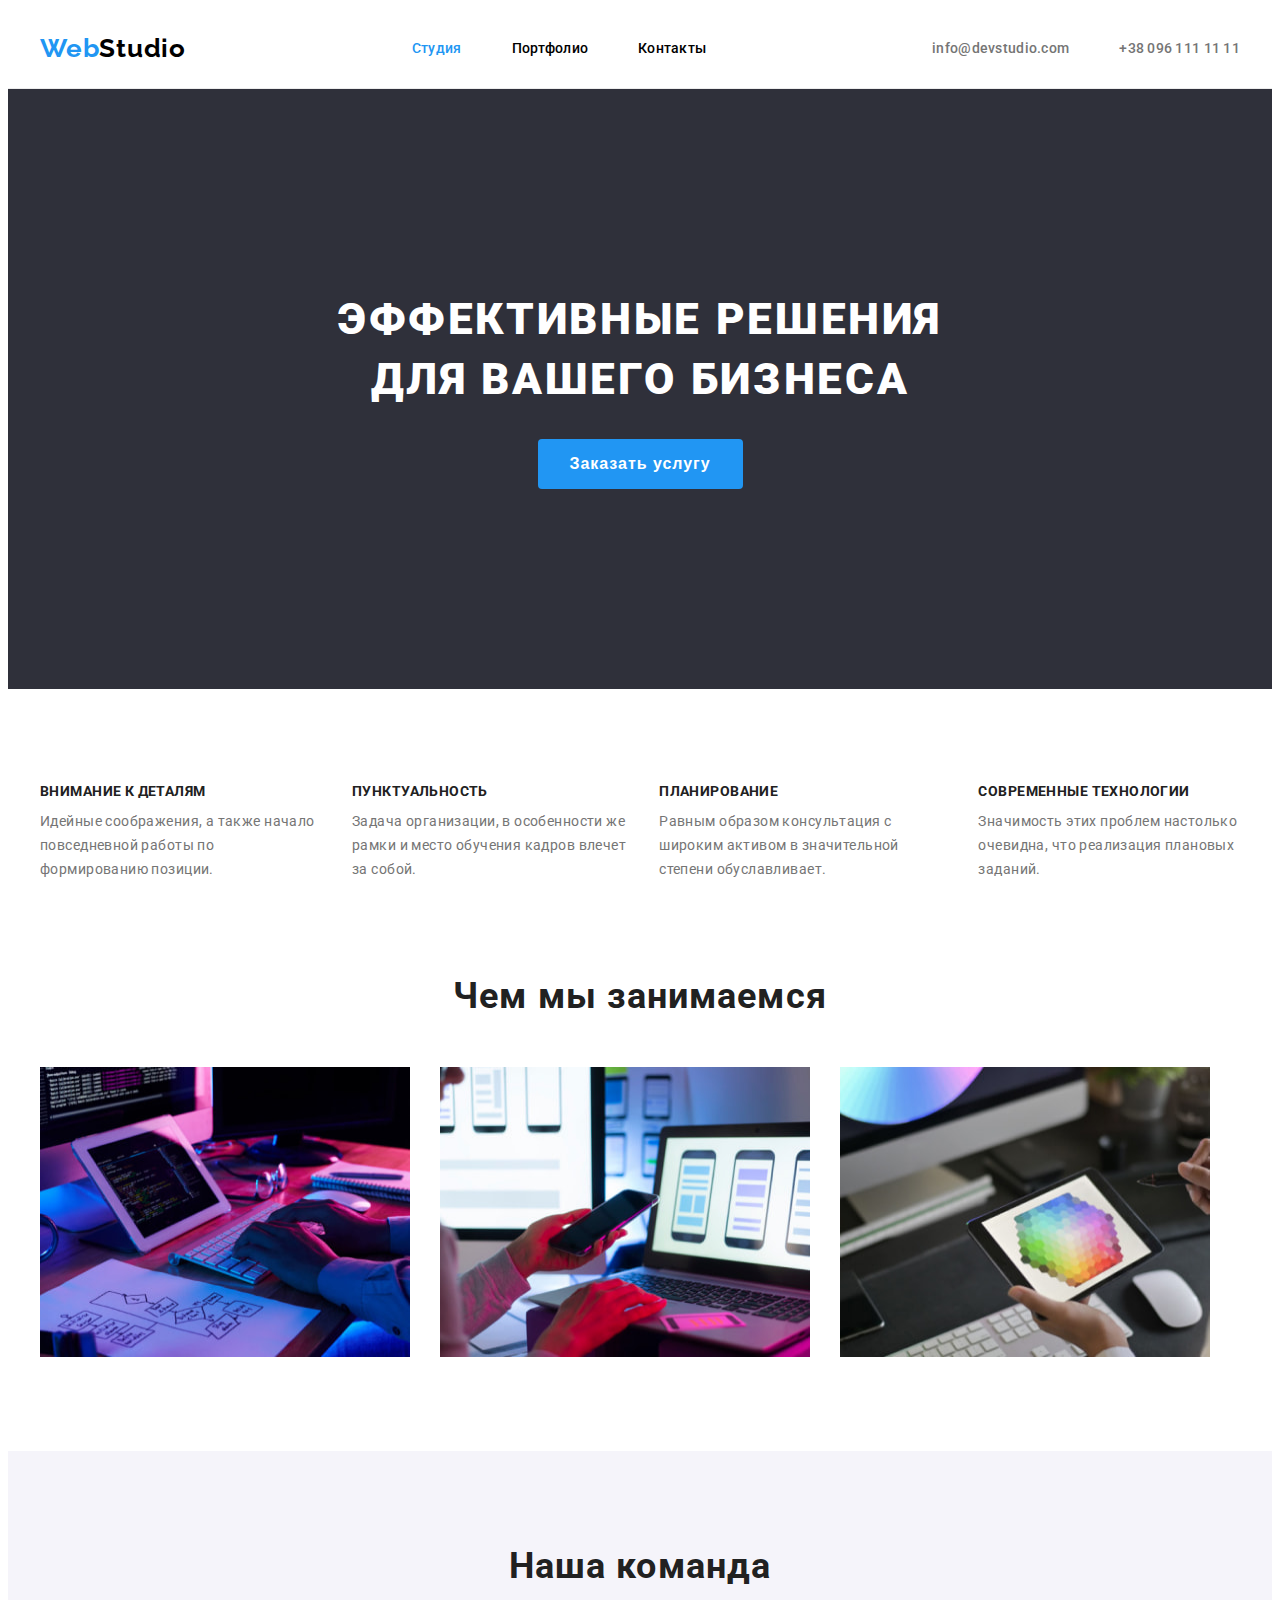
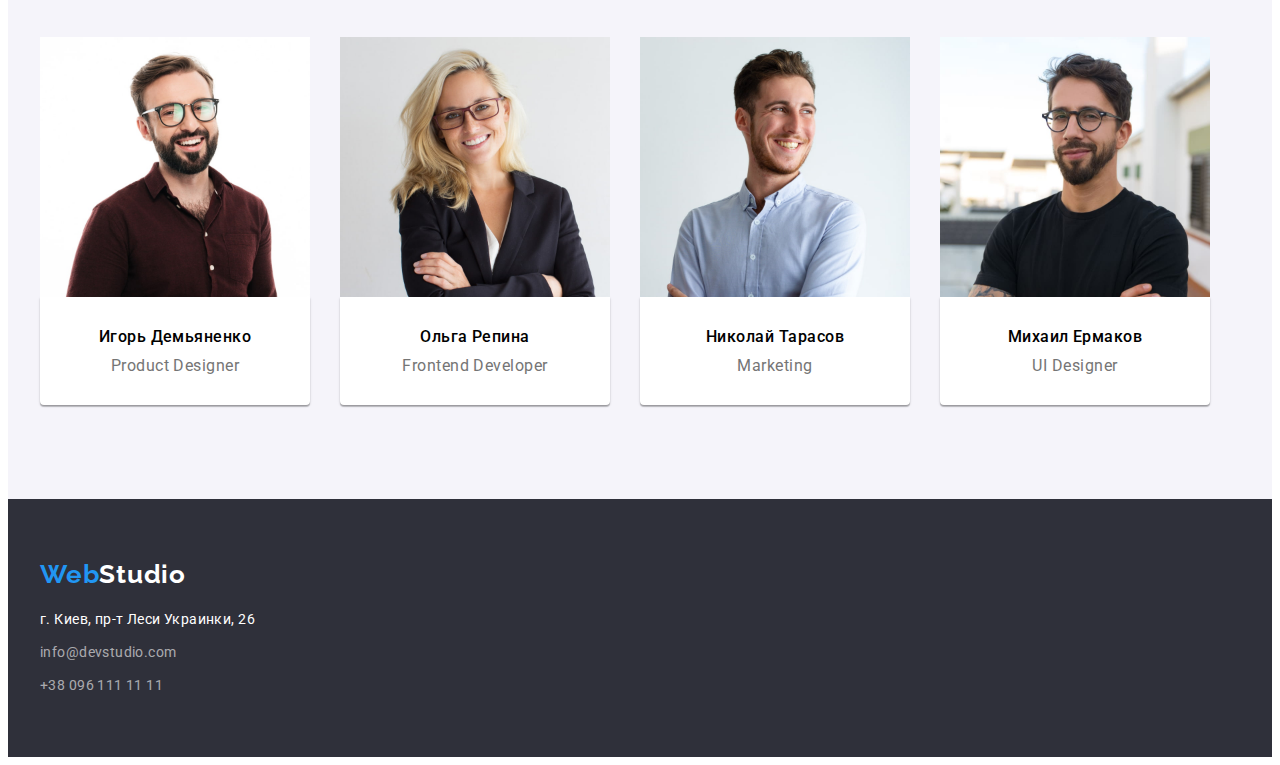
==== index.html @ ddf4f248 "Initial commit" ====
<!DOCTYPE html>
<html lang="ru">
  <head>
    <meta charset="UTF-8" />
    <meta http-equiv="X-UA-Compatible" content="IE=edge" />
    <meta name="viewport" content="width=device-width, initial-scale=1.0" />
    <title>WebStudio</title>
    <link rel="preconnect" href="https://fonts.googleapis.com" />
    <link rel="preconnect" href="https://fonts.gstatic.com" crossorigin />
    <link
      href="https://fonts.googleapis.com/css2?family=Raleway:wght@700&family=Roboto:wght@400;500;700;900&display=swap"
      rel="stylesheet"
    />
    <link
      rel="stylesheet"
      href="https://cdnjs.cloudflare.com/ajax/libs/modern-normalize/1.1.0/modern-normalize.min.css"
      integrity="sha512-wpPYUAdjBVSE4KJnH1VR1HeZfpl1ub8YT/NKx4PuQ5NmX2tKuGu6U/JRp5y+Y8XG2tV+wKQpNHVUX03MfMFn9Q=="
      crossorigin="anonymous"
      referrerpolicy="no-referrer"
    />
    <link rel="stylesheet" href="./styles-css/style.css" />
  </head>
  <body>
    <header class="header">
      <div class="container header-container">
        <a href="./index.html" lang="en" class="logo-link"
          ><span class="logo-particle">Web</span>Studio</a
        >
        <nav class="navigation">
          <ul class="navigation-menu-list">
            <li class="navigation-menu-item">
              <a class="navigation-menu-link navigation-menu-link-active" href="./index.html"
                >Студия</a
              >
            </li>
            <li class="navigation-menu-item">
              <a class="navigation-menu-link" href="./portfolio.html">Портфолио</a>
            </li>
            <li class="navigation-menu-item">
              <a class="navigation-menu-link" href="">Контакты</a>
            </li>
          </ul>
        </nav>

        <ul class="navigation-contacts-list">
          <li>
            <a class="navigation-contacts-link" href="mailto:info@devstudio.com"
              >info@devstudio.com
            </a>
          </li>
          <li>
            <a class="navigation-contacts-link" href="tel:+380961111111">+38 096 111 11 11</a>
          </li>
        </ul>
      </div>
    </header>

    <main>
      <!-- Сервис бизнес возможностей -->
      <section class="business-service-section section">
        <div class="container">
          <h1 class="business-service-headline">Эффективные решения для вашего бизнеса</h1>
          <button class="business-service-button" type="button">Заказать услугу</button>
        </div>
      </section>
      <!-- Наши преимущества -->
      <section class="strengths-group-section section">
        <div class="container">
          <ul class="strengths-group-list">
            <li>
              <h3 class="strengths-group-headline">Внимание к деталям</h3>
              <p class="strengths-group-subtext">
                Идейные соображения, а также начало повседневной работы по формированию позиции.
              </p>
            </li>
            <li>
              <h3 class="strengths-group-headline">Пунктуальность</h3>
              <p class="strengths-group-subtext">
                Задача организации, в особенности же рамки и место обучения кадров влечет за собой.
              </p>
            </li>
            <li>
              <h3 class="strengths-group-headline">Планирование</h3>
              <p class="strengths-group-subtext">
                Равным образом консультация с широким активом в значительной степени обуславливает.
              </p>
            </li>
            <li>
              <h3 class="strengths-group-headline">Современные технологии</h3>
              <p class="strengths-group-subtext">
                Значимость этих проблем настолько очевидна, что реализация плановых заданий.
              </p>
            </li>
          </ul>
        </div>
      </section>
      <!-- Чем мы занимаемся -->
      <section class="task-section section">
        <div class="container">
          <h2 class="task-section-headline">Чем мы занимаемся</h2>
          <ul class="task-section-list">
            <li>
              <img
                class="task-section-img"
                width="370"
                height="290"
                src="./photo/img.jpg"
                alt="Разработчик пишет код"
              />
            </li>
            <li>
              <img
                class="task-section-img"
                width="370"
                height="290"
                src="./photo/box2.jpg"
                alt="Человек держит телефон в руке смотря в ноутбук с фотографиями телефонов"
              />
            </li>
            <li>
              <img
                class="task-section-img"
                width="370"
                height="290"
                src="./photo/box3.jpg"
                alt="Человек выбирает цвет на планшете"
              />
            </li>
          </ul>
        </div>
      </section>
      <!-- Наша команда -->
      <section class="teammates-section section">
        <div class="container">
          <h2 class="teammates-section-headline">Наша команда</h2>
          <ul class="teammates-list">
            <li class="teammates-item">
              <img
                class="teammates-img"
                width="270"
                height="260"
                src="./photo/img-0.jpg"
                alt="Участник команды, мужчина"
              />
              <div class="teammates-card-decription">
                <h3 class="teammates-headline-name">Игорь Демьяненко</h3>
                <p class="teammates-text" lang="en">Product Designer</p>
              </div>
            </li>
            <li class="teammates-item">
              <img
                class="teammates-img"
                width="270"
                height="260"
                src="./photo/img-1.jpg"
                alt="Участник команды, женщина"
              />
              <div class="teammates-card-decription">
                <h3 class="teammates-headline-name">Ольга Репина</h3>
                <p class="teammates-text" lang="en">Frontend Developer</p>
              </div>
            </li>
            <li class="teammates-item">
              <img
                class="teammates-img"
                width="270"
                height="260"
                src="./photo/img-2.jpg"
                alt="Участник команды, мужчина"
              />
              <div class="teammates-card-decription">
                <h3 class="teammates-headline-name">Николай Тарасов</h3>
                <p class="teammates-text" lang="en">Marketing</p>
              </div>
            </li>
            <li class="teammates-item">
              <img
                class="teammates-img"
                width="270"
                height="260"
                src="./photo/img-3.jpg"
                alt="Участник команды, мужчина"
              />
              <div class="teammates-card-decription">
                <h3 class="teammates-headline-name">Михаил Ермаков</h3>
                <p class="teammates-text" lang="en">UI Designer</p>
              </div>
            </li>
          </ul>
        </div>
      </section>
    </main>
    <footer class="footer">
      <div class="container">
        <a href="./index.html" lang="en" class="footer-logo-link">
          <span class="logo-blue-part">Web</span>Studio
        </a>

        <address class="footer-info">
          <p class="footer-adress-location">г. Киев, пр-т Леси Украинки, 26</p>
          <ul class="footer-contacts-list">
            <li class="footer-mail-link">
              <a class="footer-contacts-link" href="mailto:info@devstudio.com"
                >info@devstudio.com
              </a>
            </li>
            <li>
              <a class="footer-contacts-link" href="tel:+380961111111">+38 096 111 11 11</a>
            </li>
          </ul>
        </address>
      </div>
    </footer>
  </body>
</html>
---- styles-css/style.css ----
:root {
  /* fonts */
  --main-font: 'Roboto', sans-serif;

  --secondary-font: 'Raleway', sans-serif;
  /* text-colors */
  --main-text-color: #757575;
  --headline-text-color: #212121;
  --link-hover-text-color: #2196f3;
  --footer-logo-color: #ffffff;
  --footer-address-hover: #ffffff;
  --footer-address-text-color: #ffffff99;
  --logo-header-black: #000000;

  /* bg-colors */
  --nav-bg-color: #ffffff;
  --navig-bg-color: #ececec;
  --section-footer-bg-color: #2f303a;
  --teammates-section-bg-color: #f5f4fa;
  --portfolio-buttons-bg-color: #f5f4fa;
  --portfolio-buttons-hover-bg-color: #2196f3;
  /* others */
  --indent: 30px;
  --items: 3;
}

/* Base */
body {
  font-family: var(--main-font);
}
h1,
h2,
h3,
h4,
h5,
h6,
p,
ul {
  margin: 0;
  padding: 0;
}
img {
  display: block;
}
ul {
  list-style: none;
}
a {
  text-decoration: none;
  color: inherit;
}

.section {
  padding: 94px 0;
}
.container {
  width: 1200px;
  margin-left: auto;
  margin-right: auto;
  padding-left: 15px;
  padding-right: 15px;
}
/* header-style */

.header {
  background-color: var(--nav-bg-color);
  border-bottom: 1px solid #ececec;
}
.header-container {
  display: flex;
  align-items: center;
}
/* logo-style */
.logo-link {
  margin-right: auto;
  font-family: var(--secondary-font);
  color: var(--logo-header-black);
  font-weight: 700;
  font-size: 26px;
  line-height: 31px;
  /* identical to box height */
  letter-spacing: 0.03em;
}
.logo-particle {
  color: var(--link-hover-text-color);
}
/* navigation menu list */

.navigation-menu-link-active {
  color: var(--link-hover-text-color);
}

.navigation-menu-link:hover,
.navigation-menu-link:focus,
.navigation-contacts-link:hover,
.navigation-contacts-link:focus {
  color: var(--link-hover-text-color);
}

.navigation-menu-list {
  margin-left: 93px;
  font-weight: 500;
  font-size: 14px;
  line-height: calc(16 / 14);
  letter-spacing: 0.02em;
}
.navigation-contacts-list,
.navigation-menu-list {
  display: flex;
  gap: 50px;
  margin-left: auto;
}

.navigation-menu-link {
  display: block;
  padding-top: 32px;
  padding-bottom: 32px;
}
.navigation-contacts-list {
  margin-left: auto;
  font-weight: 500;
  color: #757575;
  font-size: 14px;
  line-height: calc(16 / 14);
  letter-spacing: 0.02em;
}
.navigation-contacts-link {
  padding: 32px 0;
}

/* main */
.business-service-section {
  background-color: var(--section-footer-bg-color);
  padding: 200px 0;
}
.business-service-headline {
  margin-bottom: 30px;
  width: 696px;
  margin: 0 auto 30px auto;
  font-weight: 900;
  font-size: 44px;
  line-height: calc(60 / 44);
  text-align: center;
  letter-spacing: 0.06em;
  text-transform: uppercase;
  color: var(--nav-bg-color);
}
.business-service-button {
  margin: 0 auto;
  padding: 10px 32px;
  cursor: pointer;
  border-radius: 4px;
  border: none;
  background-color: var(--link-hover-text-color);
  font-weight: 700;
  font-size: 16px;
  line-height: calc(30 / 16);
  color: var(--nav-bg-color);
  display: flex;
  align-items: center;
  text-align: center;
  letter-spacing: 0.06em;
}

.business-service-button:hover,
.business-service-button:focus {
  background-color: #188ce8;
}

/* Strengths-section */
.strengths-group-list {
  display: flex;
  gap: 30px;
}
.strengths-group-headline {
  margin-bottom: 10px;
  font-size: 14px;
  line-height: calc(16 / 14);
  letter-spacing: 0.03em;
  text-transform: uppercase;
  color: var(--headline-text-color);
}
.strengths-group-subtext {
  font-weight: 400;
  font-size: 14px;
  line-height: calc(24 / 14);
  letter-spacing: 0.03em;
  color: var(--main-text-color);
}

/* task section */
.task-section {
  padding-top: 0;
}
.task-section-headline {
  margin: 0 auto 50px auto;
  font-size: 36px;
  line-height: calc(42 / 36);
  text-align: center;
  letter-spacing: 0.03em;
  color: var(--headline-text-color);
}
.task-section-list {
  display: flex;
  gap: 30px;
}
/* Our team */

.teammates-section {
  background-color: var(--teammates-section-bg-color);
  padding: 94px 0 94px 0;
}
.teammates-section-headline {
  margin-bottom: 50px;
  color: var(--headline-text-color);
  font-size: 36px;
  line-height: calc(42 / 36);
  text-align: center;
  letter-spacing: 0.03em;
}
.teammates-list {
  display: flex;
  flex-wrap: wrap;
  gap: 30px;
}
.teammates-item {
  flex-basis: calc((100% - 30px * 7) / 8);
}
.teammates-card-decription {
  padding: 30px;
  background-color: var(--nav-bg-color);
  border-radius: 0px 0px 4px 4px;
  box-shadow: 0px 1px 3px rgba(0, 0, 0, 0.12), 0px 1px 1px rgba(0, 0, 0, 0.14),
    0px 2px 1px rgba(0, 0, 0, 0.2);
  text-align: center;
}
.teammates-headline-name {
  margin-bottom: 10px;
  font-size: 16px;
  font-weight: 500;
  line-height: calc(19 / 16);
  /* identical to box height */

  text-align: center;
  letter-spacing: 0.03em;
}
.teammates-text {
  font-size: 16px;
  line-height: calc(19 / 16);
  /* identical to box height */

  text-align: center;
  letter-spacing: 0.03em;
  color: var(--main-text-color);
}

/* footer */
.footer {
  padding-top: 60px;
  padding-bottom: 60px;
  background-color: var(--section-footer-bg-color);
}
.footer-logo-link {
  color: var(--footer-logo-color);
  font-family: 'Raleway';

  font-weight: 700;
  font-size: 26px;
  line-height: calc(31 / 26);
  /* identical to box height */

  letter-spacing: 0.03em;
}
.logo-blue-part {
  color: var(--link-hover-text-color);
}

.footer-info {
  margin-top: 17px;
  font-style: normal;
}
.footer-adress-location {
  color: var(--nav-bg-color);
  font-weight: 400;
  font-size: 14px;
  line-height: calc(24 / 14);
  /* or 171% */

  letter-spacing: 0.03em;
}
.footer-contacts-list {
  margin-top: 9px;
  display: flex;
  flex-direction: column;
}

.footer-contacts-link {
  color: var(--footer-address-text-color);
  font-size: 14px;
  line-height: calc(24 / 14);
  letter-spacing: 0.03em;
}

.footer-contacts-link:hover,
.footer-contacts-link:focus {
  color: var(--footer-address-hover);
}
.footer-mail-link {
  margin-bottom: 9px;
}

/* /////////////////////////////////////////////////////////////////////////// */
/* ---portfolio.html--- */
/* portfolio-image */
.main-section {
  padding: 94px 0;
}
.portfolio-img {
  width: 370px;
  height: 290px;
}
.main-filter-list {
  display: flex;
  gap: 8px;
  text-align: center;
  justify-content: center;
}
.main-section-button {
  padding: 6px 22px;
  border: none;
  border-radius: 4px;
  font-family: inherit;
  font-weight: 500;
  background-color: var(--portfolio-buttons-bg-color);
  cursor: pointer;
  font-size: 16px;
  line-height: calc(26 / 16);
  text-align: center;
  letter-spacing: 0.03em;
}
.current-button {
  background-color: var(--portfolio-buttons-hover-bg-color);
  color: var(--nav-bg-color);
  box-shadow: 0px 3px 1px rgba(0, 0, 0, 0.1), 0px 1px 2px rgba(0, 0, 0, 0.08),
    0px 2px 2px rgba(0, 0, 0, 0.12);
}
.main-section-button:hover,
.main-section-button:focus {
  background-color: var(--portfolio-buttons-hover-bg-color);
  color: var(--nav-bg-color);
  box-shadow: 0px 3px 1px rgba(0, 0, 0, 0.1), 0px 1px 2px rgba(0, 0, 0, 0.08),
    0px 2px 2px rgba(0, 0, 0, 0.12);
}

/* main section list */
.main-section-list {
  margin-top: 50px;
  display: flex;
  flex-wrap: wrap;
  gap: var(--indent);
}
.main-section-item {
  flex-grow: calc((100% - var(--indent) * (var(--items) - 1)) / var(--items));
}
.main-section-item-decription {
  padding: 20px 24px;
  background-color: var(--footer-address-hover);
  border: 1px solid #eeeeee;
  border-top: none;
}
.main-section-headline-description {
  margin-bottom: 4px;
  font-size: 18px;
  line-height: calc(36 / 18);
  color: var(--headline-text-color);
  letter-spacing: 0.06em;
}
.main-section-subline-description {
  font-weight: 400;
  font-size: 16px;
  line-height: calc(30 / 16);
  color: var(--main-text-color);
  letter-spacing: 0.03em;
}
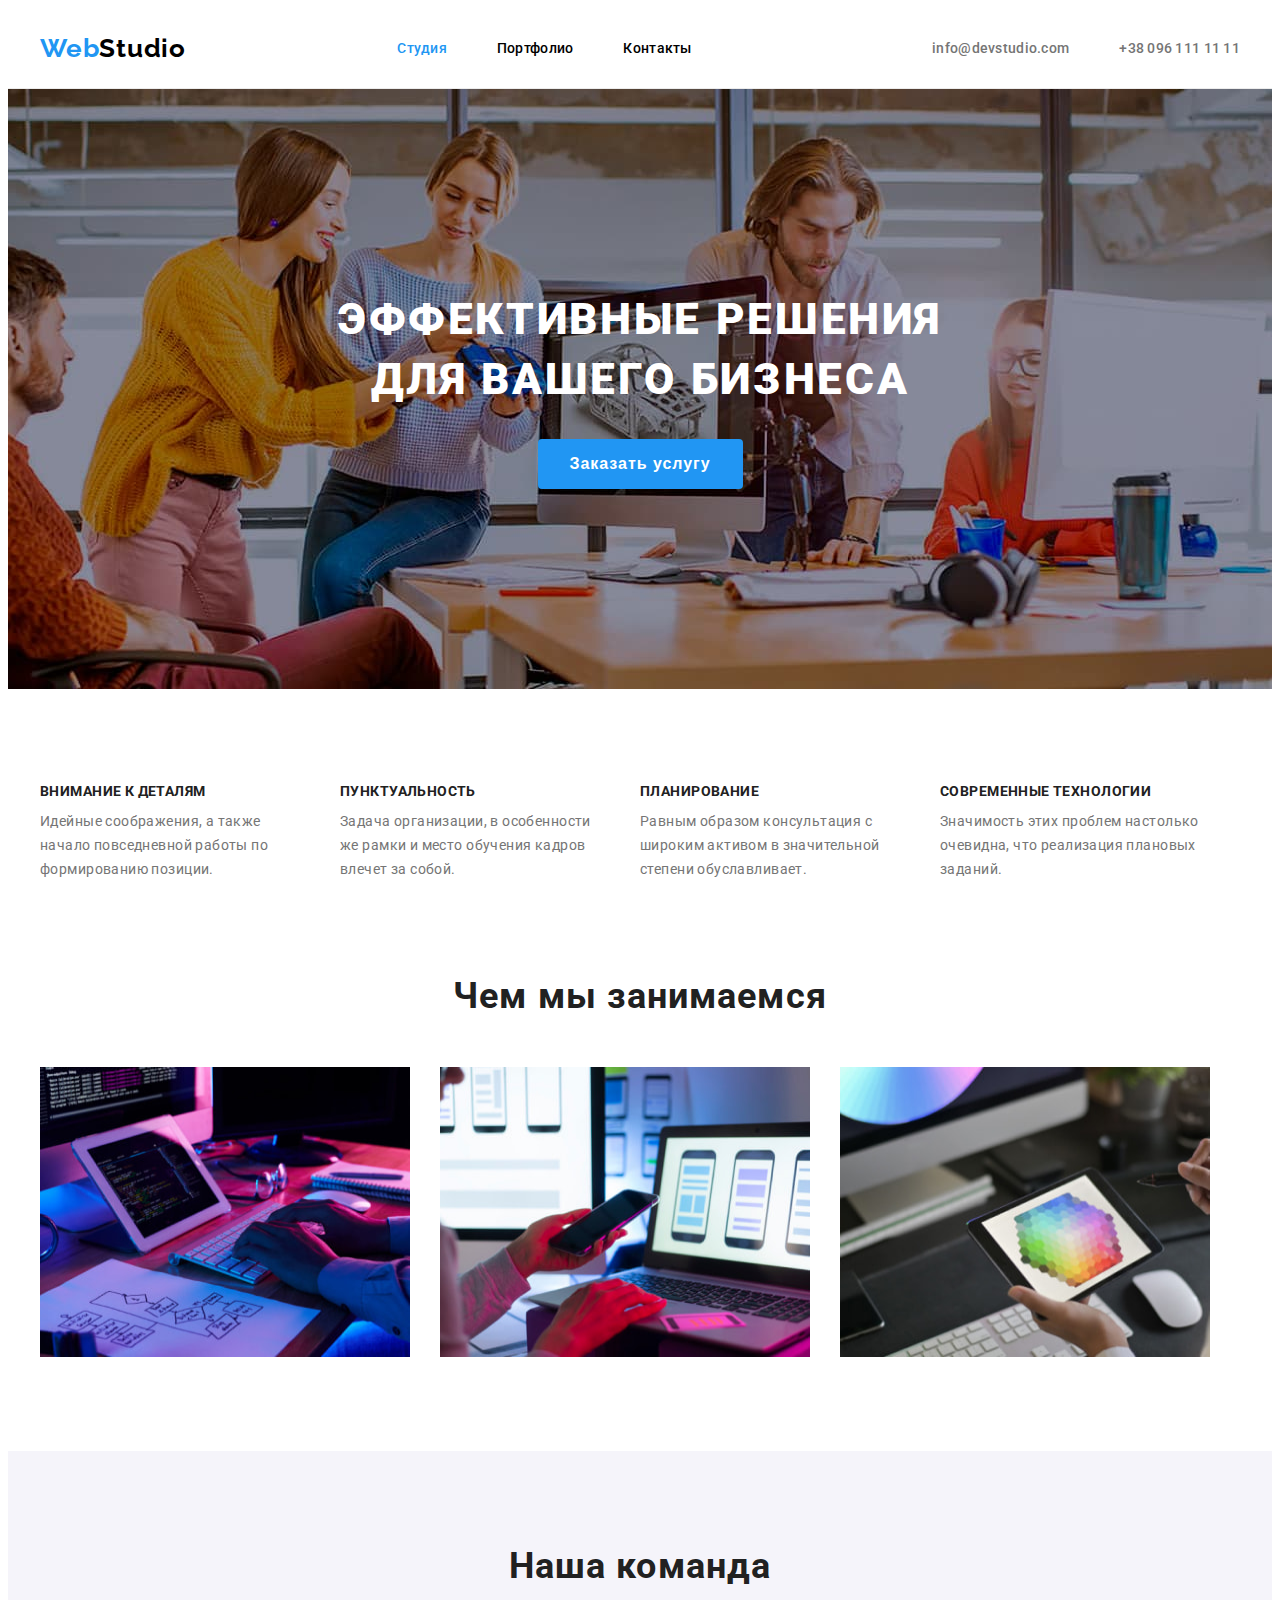
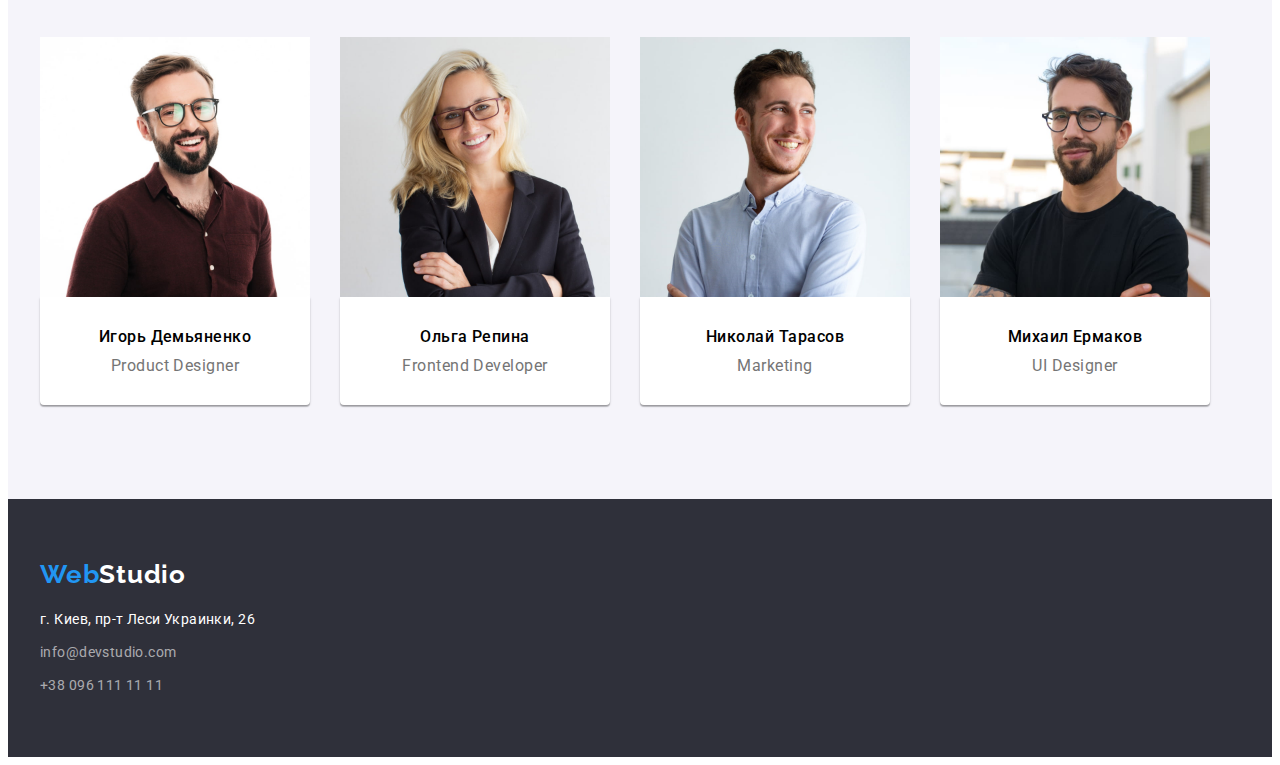
==== commit ef120315: "add svg files and start adding icons html tegs" ====
--- a/index.html
+++ b/index.html
@@ -44,8 +44,11 @@
 
         <ul class="navigation-contacts-list">
           <li>
-            <a class="navigation-contacts-link" href="mailto:info@devstudio.com"
-              >info@devstudio.com
+            <a class="navigation-contacts-link" href="mailto:info@devstudio.com">
+              <svg class="icon-svg" style="width: 16px; height: 12px">
+                <use href="./photo./svg/icons.svg#envelope"></use>
+              </svg>
+              info@devstudio.com
             </a>
           </li>
           <li>
--- a/styles-css/style.css
+++ b/styles-css/style.css
@@ -124,14 +124,24 @@
   line-height: calc(16 / 14);
   letter-spacing: 0.02em;
 }
+.icon-svg{
+  fill: currentColor;
+  margin-left: 10px;
+}
 .navigation-contacts-link {
   padding: 32px 0;
 }
 
 /* main */
 .business-service-section {
+  max-width: 1600px;
+    background-image: url(../photo/bg-img/head-im.jpg);
+    background-repeat: no-repeat;
+    background-position: center;
+    background-size: cover;
   background-color: var(--section-footer-bg-color);
   padding: 200px 0;
+  margin: 0 auto;
 }
 .business-service-headline {
   margin-bottom: 30px;
@@ -181,6 +191,7 @@
   color: var(--headline-text-color);
 }
 .strengths-group-subtext {
+  width: 270px;
   font-weight: 400;
   font-size: 14px;
   line-height: calc(24 / 14);
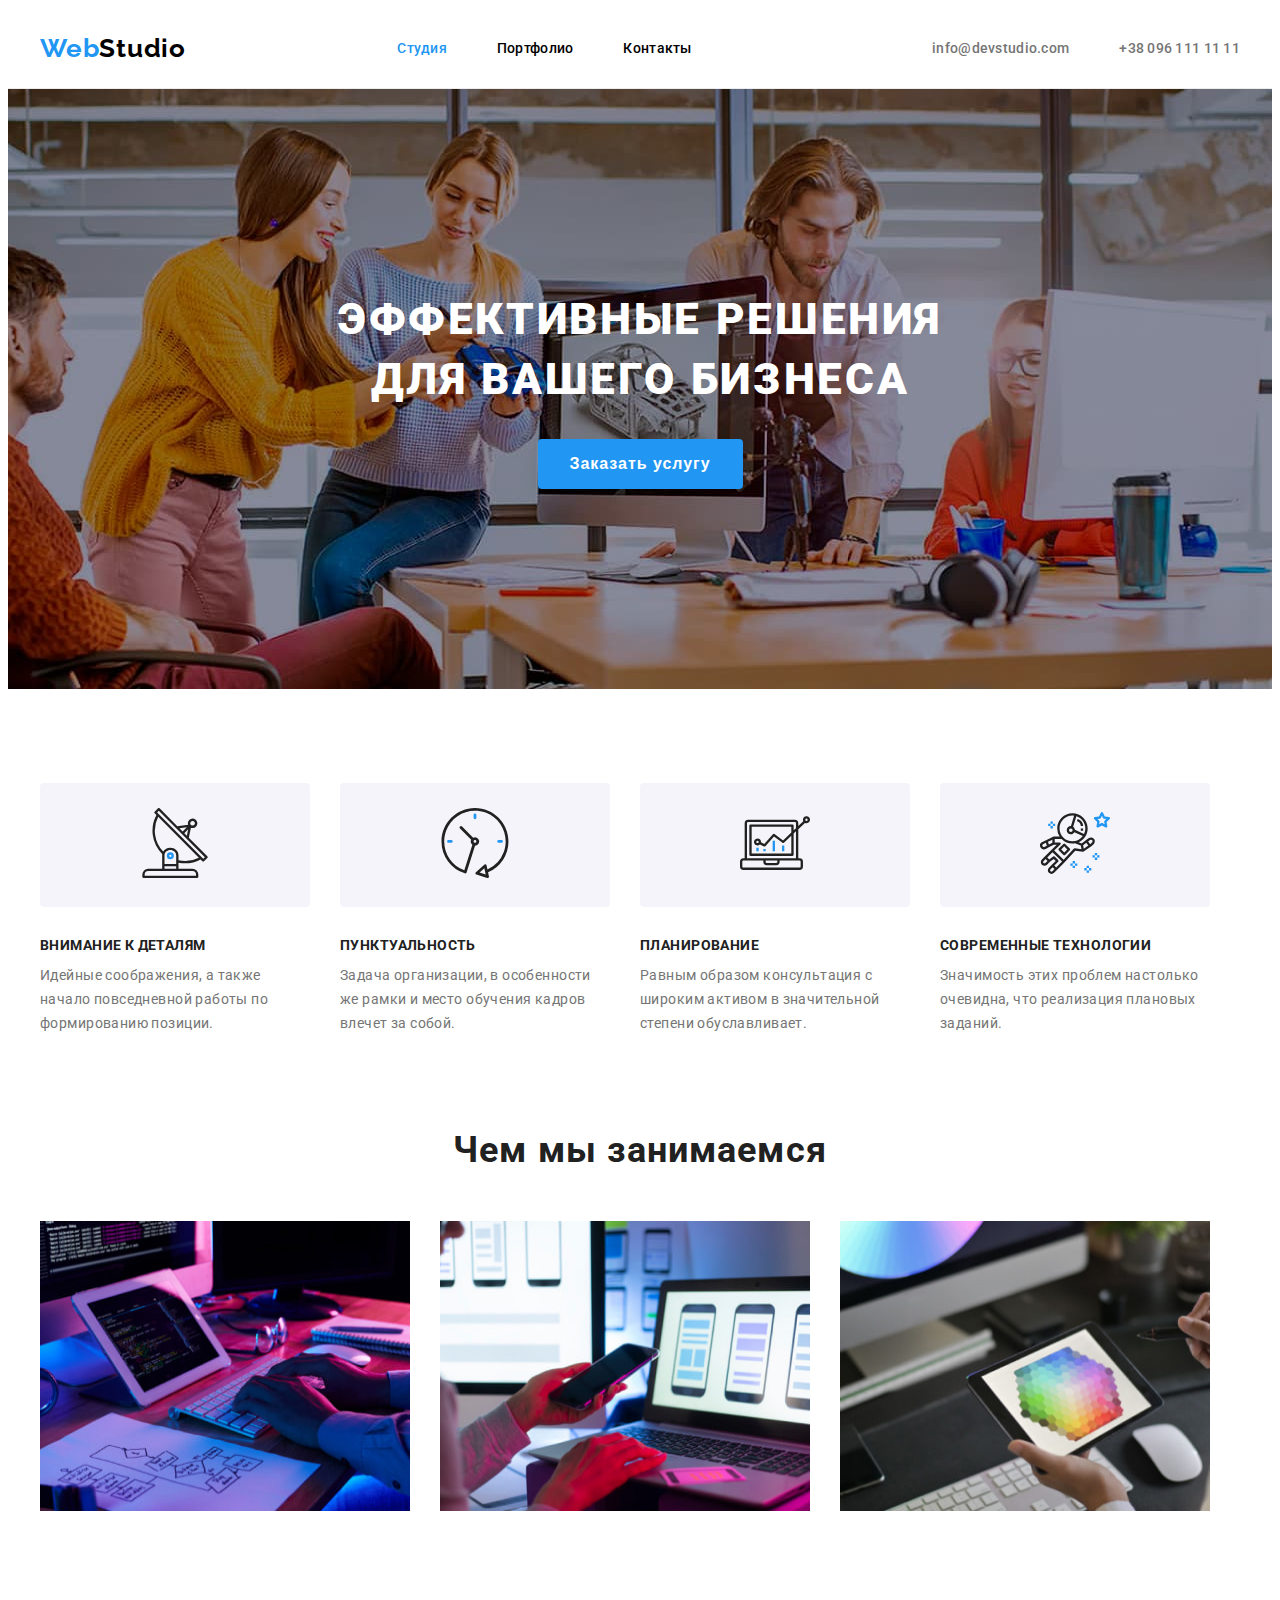
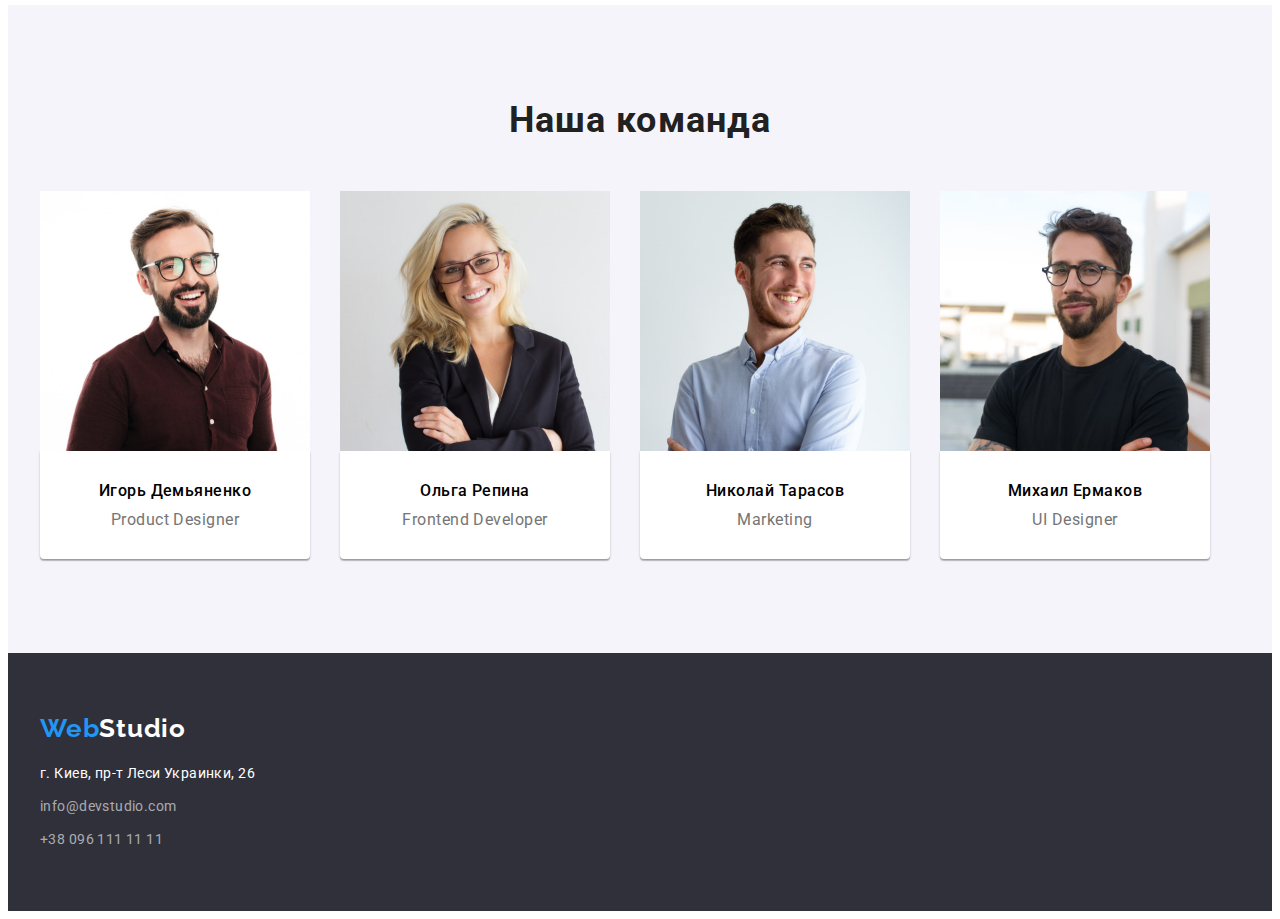
==== commit c6c1851e: "add icons" ====
--- a/index.html
+++ b/index.html
@@ -71,24 +71,36 @@
         <div class="container">
           <ul class="strengths-group-list">
             <li>
+              <div class="bg-icon">
+                <svg class="strengths-icon"><use href="./photo/svg/icons.svg#antenna"></use></svg>
+              </div>
               <h3 class="strengths-group-headline">Внимание к деталям</h3>
               <p class="strengths-group-subtext">
                 Идейные соображения, а также начало повседневной работы по формированию позиции.
               </p>
             </li>
             <li>
+              <div class="bg-icon">
+                <svg class="strengths-icon"><use href="./photo/svg/icons.svg#clock"></use></svg>
+              </div>
               <h3 class="strengths-group-headline">Пунктуальность</h3>
               <p class="strengths-group-subtext">
                 Задача организации, в особенности же рамки и место обучения кадров влечет за собой.
               </p>
             </li>
             <li>
+              <div class="bg-icon">
+                <svg class="strengths-icon"><use href="./photo/svg/icons.svg#diagram"></use></svg>
+              </div>
               <h3 class="strengths-group-headline">Планирование</h3>
               <p class="strengths-group-subtext">
                 Равным образом консультация с широким активом в значительной степени обуславливает.
               </p>
             </li>
             <li>
+              <div class="bg-icon">
+                <svg class="strengths-icon"><use href="./photo/svg/icons.svg#astronaut"></use></svg>
+              </div>
               <h3 class="strengths-group-headline">Современные технологии</h3>
               <p class="strengths-group-subtext">
                 Значимость этих проблем настолько очевидна, что реализация плановых заданий.
--- a/styles-css/style.css
+++ b/styles-css/style.css
@@ -182,6 +182,17 @@
   display: flex;
   gap: 30px;
 }
+.bg-icon{
+  gap: 30px;
+  margin-bottom: 30px;
+  padding: 25px 100px;
+  background-color: #F5F4FA;
+  border-radius: 4px;
+}
+.strengths-icon{
+  width: 70px;
+  height: 70px;
+}
 .strengths-group-headline {
   margin-bottom: 10px;
   font-size: 14px;
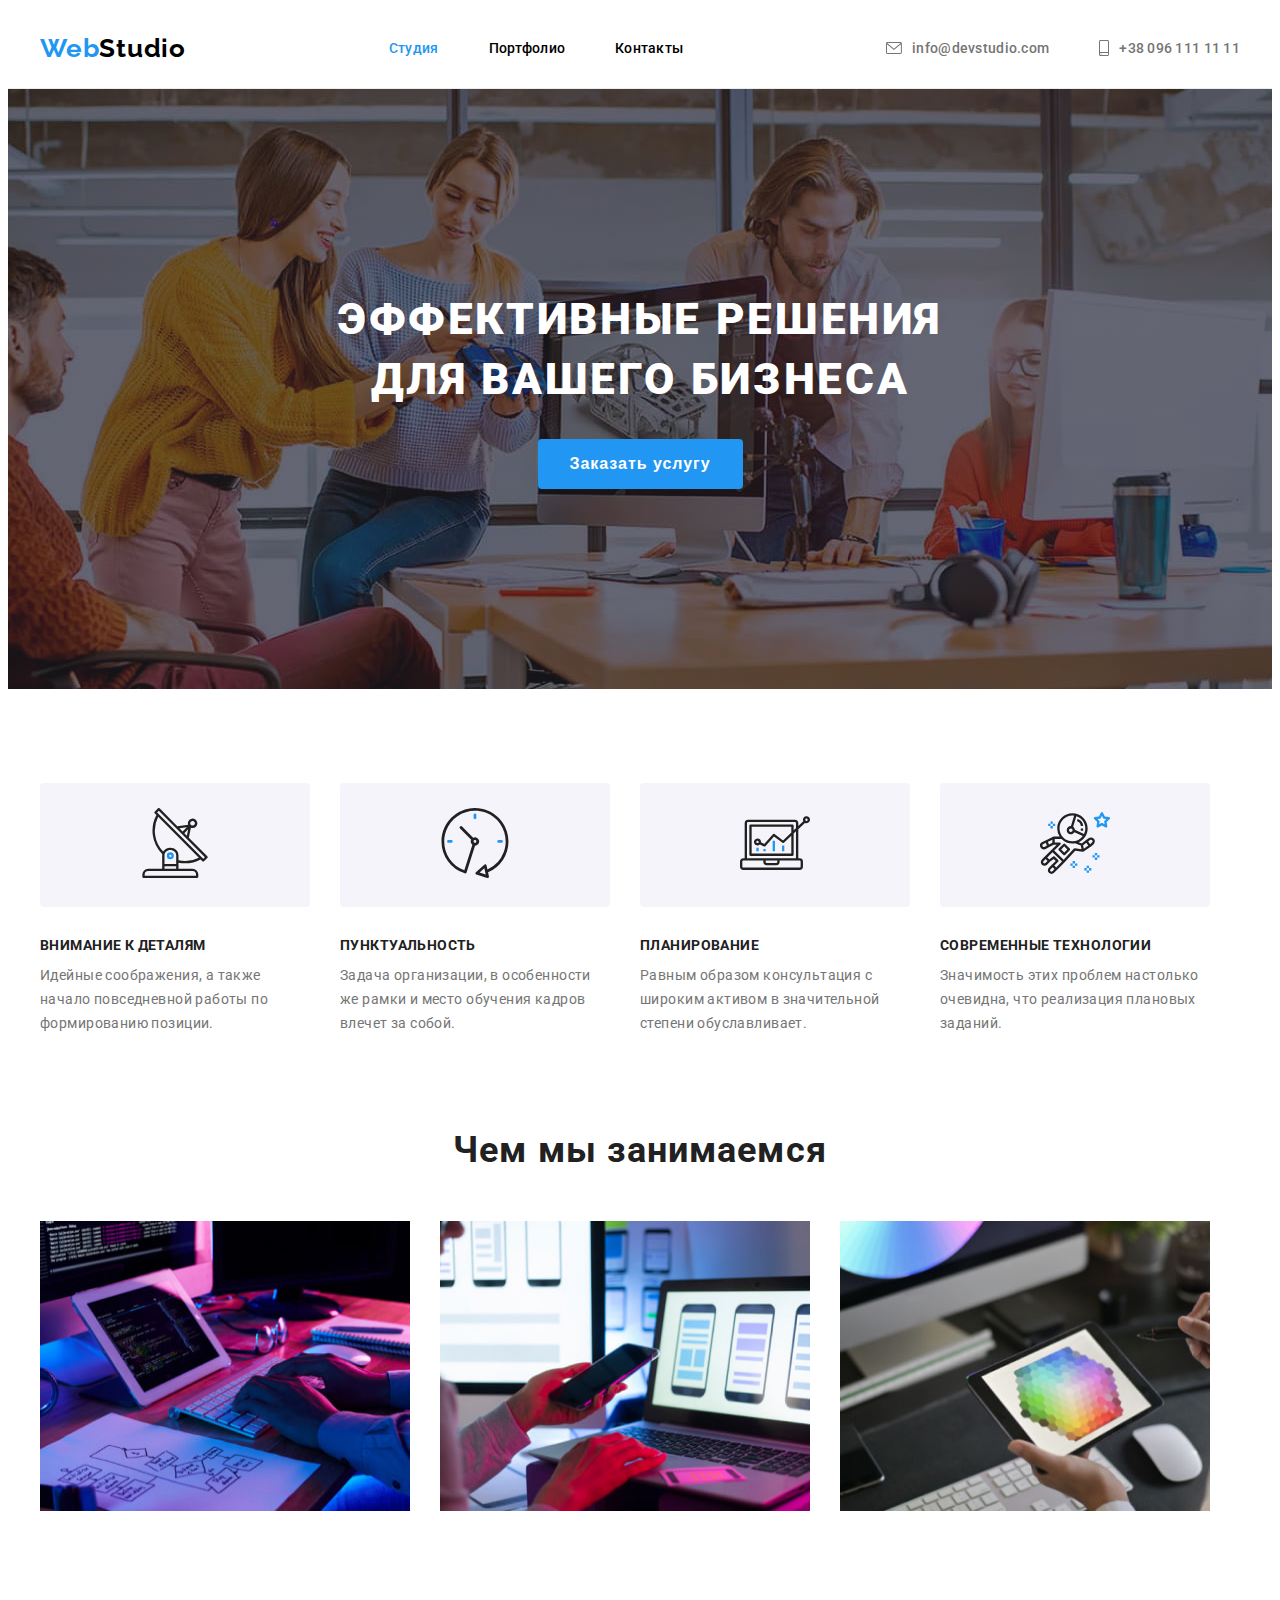
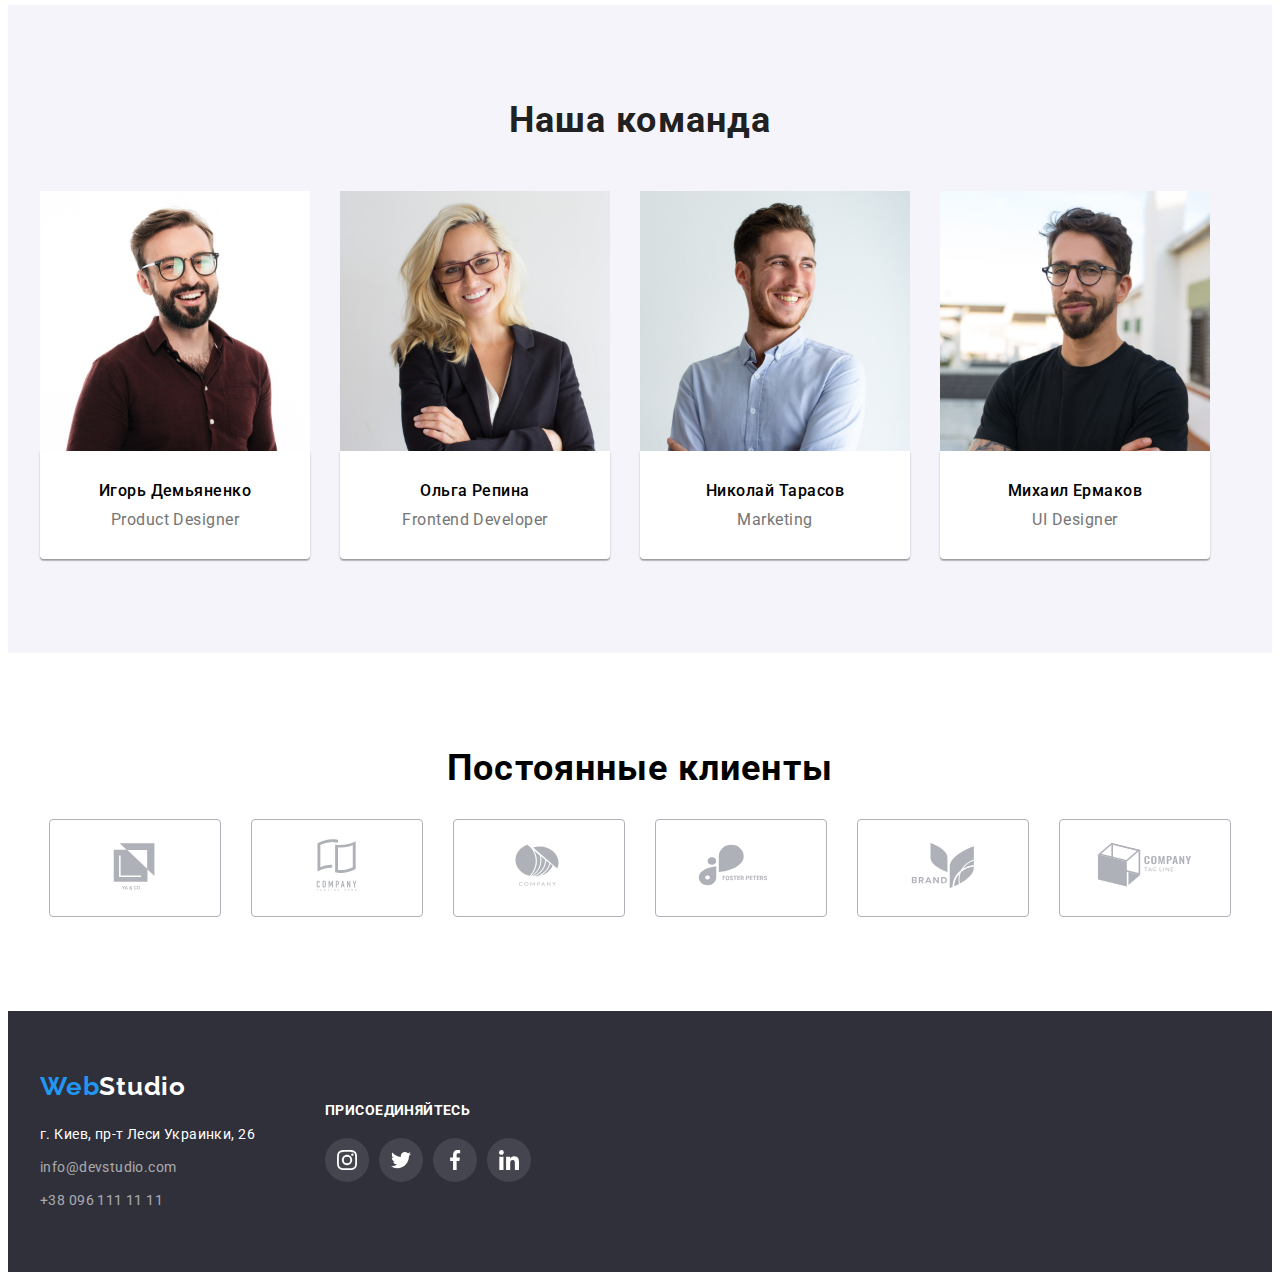
==== commit 07a41c3c: "add customer section add svg and styles" ====
--- a/index.html
+++ b/index.html
@@ -45,14 +45,19 @@
         <ul class="navigation-contacts-list">
           <li>
             <a class="navigation-contacts-link" href="mailto:info@devstudio.com">
-              <svg class="icon-svg" style="width: 16px; height: 12px">
-                <use href="./photo./svg/icons.svg#envelope"></use>
+              <svg class="icon-svg" width="16" height="12">
+                <use href="./photo/svg/icons.svg#envelope"></use>
               </svg>
               info@devstudio.com
             </a>
           </li>
           <li>
-            <a class="navigation-contacts-link" href="tel:+380961111111">+38 096 111 11 11</a>
+            <a class="navigation-contacts-link" href="tel:+380961111111"
+              ><svg class="icon-svg" width="10" height="16">
+                <use href="./photo/svg/icons.svg#smartphone"></use>
+              </svg>
+              +38 096 111 11 11</a
+            >
           </li>
         </ul>
       </div>
@@ -204,26 +209,95 @@
           </ul>
         </div>
       </section>
+      <section class="regular-custm section">
+        <div class="container">
+          <h2 class="regular-custm-title">Постоянные клиенты</h2>
+          <ul class="regul-logos">
+            <li class="regular-logos-item">
+              <svg class="regular-logos-svg">
+                <use href="./photo/svg/icons.svg#logo-1"></use>
+              </svg>
+            </li>
+            <li class="regular-logos-item">
+              <svg class="regular-logos-svg">
+                <use href="./photo/svg/icons.svg#logo-2"></use>
+              </svg>
+            </li>
+            <li class="regular-logos-item">
+              <svg class="regular-logos-svg">
+                <use href="./photo/svg/icons.svg#logo-3"></use>
+              </svg>
+            </li>
+            <li class="regular-logos-item">
+              <svg class="regular-logos-svg">
+                <use href="./photo/svg/icons.svg#logo-4"></use>
+              </svg>
+            </li>
+            <li class="regular-logos-item">
+              <svg class="regular-logos-svg">
+                <use href="./photo/svg/icons.svg#logo-5"></use>
+              </svg>
+            </li>
+            <li class="regular-logos-item">
+              <svg class="regular-logos-svg">
+                <use href="./photo/svg/icons.svg#logo-6"></use>
+              </svg>
+            </li>
+          </ul>
+        </div>
+      </section>
     </main>
     <footer class="footer">
-      <div class="container">
-        <a href="./index.html" lang="en" class="footer-logo-link">
-          <span class="logo-blue-part">Web</span>Studio
-        </a>
+      <div class="container footer-container">
+        <div class="address-container">
+          <a href="./index.html" lang="en" class="footer-logo-link">
+            <span class="logo-blue-part">Web</span>Studio
+          </a>
 
-        <address class="footer-info">
-          <p class="footer-adress-location">г. Киев, пр-т Леси Украинки, 26</p>
-          <ul class="footer-contacts-list">
-            <li class="footer-mail-link">
-              <a class="footer-contacts-link" href="mailto:info@devstudio.com"
-                >info@devstudio.com
-              </a>
-            </li>
-            <li>
-              <a class="footer-contacts-link" href="tel:+380961111111">+38 096 111 11 11</a>
-            </li>
-          </ul>
-        </address>
+          <address class="footer-info">
+            <p class="footer-adress-location">г. Киев, пр-т Леси Украинки, 26</p>
+            <ul class="footer-contacts-list">
+              <li class="footer-mail-link">
+                <a class="footer-contacts-link" href="mailto:info@devstudio.com"
+                  >info@devstudio.com
+                </a>
+              </li>
+              <li>
+                <a class="footer-contacts-link" href="tel:+380961111111">+38 096 111 11 11</a>
+              </li>
+            </ul>
+          </address>
+        </div>
+
+        <div class="networks-container">
+          <h2 class="footer-networks-title">присоединяйтесь</h2>
+          <ul class="footer-networks-list">
+            <li class="footer-networks-item">
+              <a class="footer-networks-link" href=""
+                ><svg class="networks-svg">
+                  <use href="./photo/svg/icons.svg#instagram"></use></svg
+              ></a>
+            </li>
+            <li class="footer-networks-item">
+              <a class="footer-networks-link" href=""
+                ><svg class="networks-svg">
+                  <use href="./photo/svg/icons.svg#twitter"></use></svg
+              ></a>
+            </li>
+            <li class="footer-networks-item">
+              <a class="footer-networks-link" href=""
+                ><svg class="networks-svg">
+                  <use href="./photo/svg/icons.svg#facebook"></use></svg
+              ></a>
+            </li>
+            <li class="footer-networks-item">
+              <a class="footer-networks-link" href=""
+                ><svg class="networks-svg">
+                  <use href="./photo/svg/icons.svg#linkedin"></use></svg
+              ></a>
+            </li>
+          </ul>
+        </div>
       </div>
     </footer>
   </body>
--- a/styles-css/style.css
+++ b/styles-css/style.css
@@ -117,6 +117,7 @@
   padding-bottom: 32px;
 }
 .navigation-contacts-list {
+  justify-content: center;
   margin-left: auto;
   font-weight: 500;
   color: #757575;
@@ -125,17 +126,19 @@
   letter-spacing: 0.02em;
 }
 .icon-svg{
-  fill: currentColor;
-  margin-left: 10px;
-}
+  margin-right: 10px;
+  fill: currentColor;}
+
 .navigation-contacts-link {
   padding: 32px 0;
+  display: flex;
+  align-items: center;
 }
 
 /* main */
 .business-service-section {
   max-width: 1600px;
-    background-image: url(../photo/bg-img/head-im.jpg);
+    background-image: linear-gradient(to right, rgba(47, 48, 58, 0.4), rgba(47, 48, 58, 0.4)), url(../photo/bg-img/head-im.jpg);
     background-repeat: no-repeat;
     background-position: center;
     background-size: cover;
@@ -183,7 +186,6 @@
   gap: 30px;
 }
 .bg-icon{
-  gap: 30px;
   margin-bottom: 30px;
   padding: 25px 100px;
   background-color: #F5F4FA;
@@ -276,12 +278,44 @@
   color: var(--main-text-color);
 }
 
+/* regular-customers */
+.regular-custm-title{
+  margin-bottom: 30px;
+  font-size: 36px;
+    line-height: calc(42 / 36);
+    text-align: center;
+    letter-spacing: 0.03em;
+}
+
+.regul-logos{
+  display: flex;
+  justify-content: center;
+  gap: 30px;
+}
+.regular-logos-item{
+  padding: 16px 32px;
+    border: 1px solid #AFB1B8;
+    border-radius: 4px;
+}
+
+.regular-logos-svg{
+  fill: #AFB1B8;
+  width: 106px;
+  height: 60px;
+}
+.regular-logos-svg:hover,.regular-logos-svg:focus{
+  fill: #2196F3;
+}
 /* footer */
 .footer {
   padding-top: 60px;
   padding-bottom: 60px;
   background-color: var(--section-footer-bg-color);
 }
+.footer-container{
+  display: flex;
+  align-items: center;
+}
 .footer-logo-link {
   color: var(--footer-logo-color);
   font-family: 'Raleway';
@@ -298,7 +332,7 @@
 }
 
 .footer-info {
-  margin-top: 17px;
+  margin-top: 20px;
   font-style: normal;
 }
 .footer-adress-location {
@@ -330,7 +364,42 @@
 .footer-mail-link {
   margin-bottom: 9px;
 }
-
+.address-container{
+ margin-right: 70px;
+}
+.networks-container{
+
+}
+.footer-networks-title{
+  margin-bottom: 20px;
+  color: var(--footer-address-hover);
+    font-size: 14px;
+    line-height: 16px;
+    letter-spacing: 0.03em;
+    text-transform: uppercase;
+}
+.footer-networks-list{
+  display: flex;
+  gap: 10px;
+
+}
+.footer-networks-link{
+  background-color: #44454E;
+  display: flex;
+  align-items: center;
+  justify-content: center;
+  width: 44px;
+  height: 44px;
+  border-radius: 50%;
+}
+.footer-networks-link:hover,.footer-networks-link:focus{
+  background-color: var(--link-hover-text-color);
+}
+.networks-svg{
+  width: 20px;
+  height: 20px;
+  fill: var(--footer-address-hover);
+}
 /* /////////////////////////////////////////////////////////////////////////// */
 /* ---portfolio.html--- */
 /* portfolio-image */
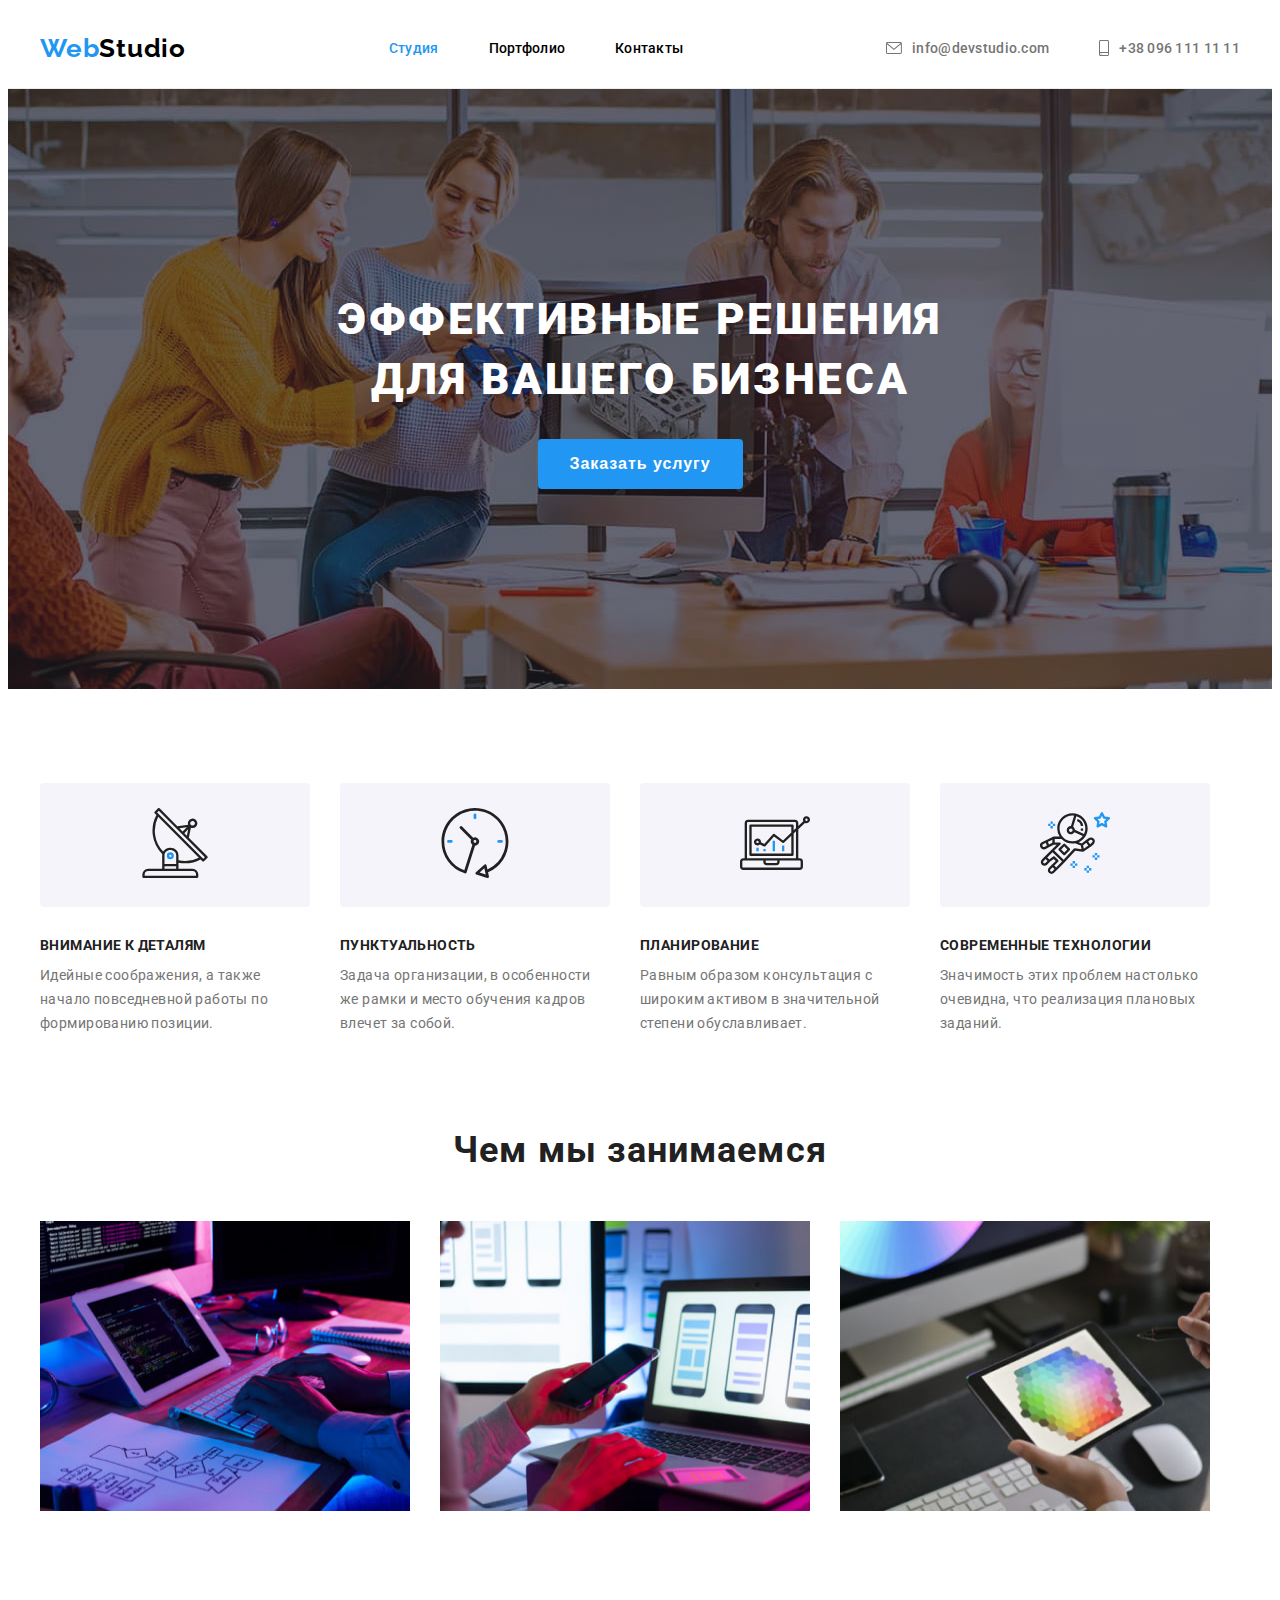
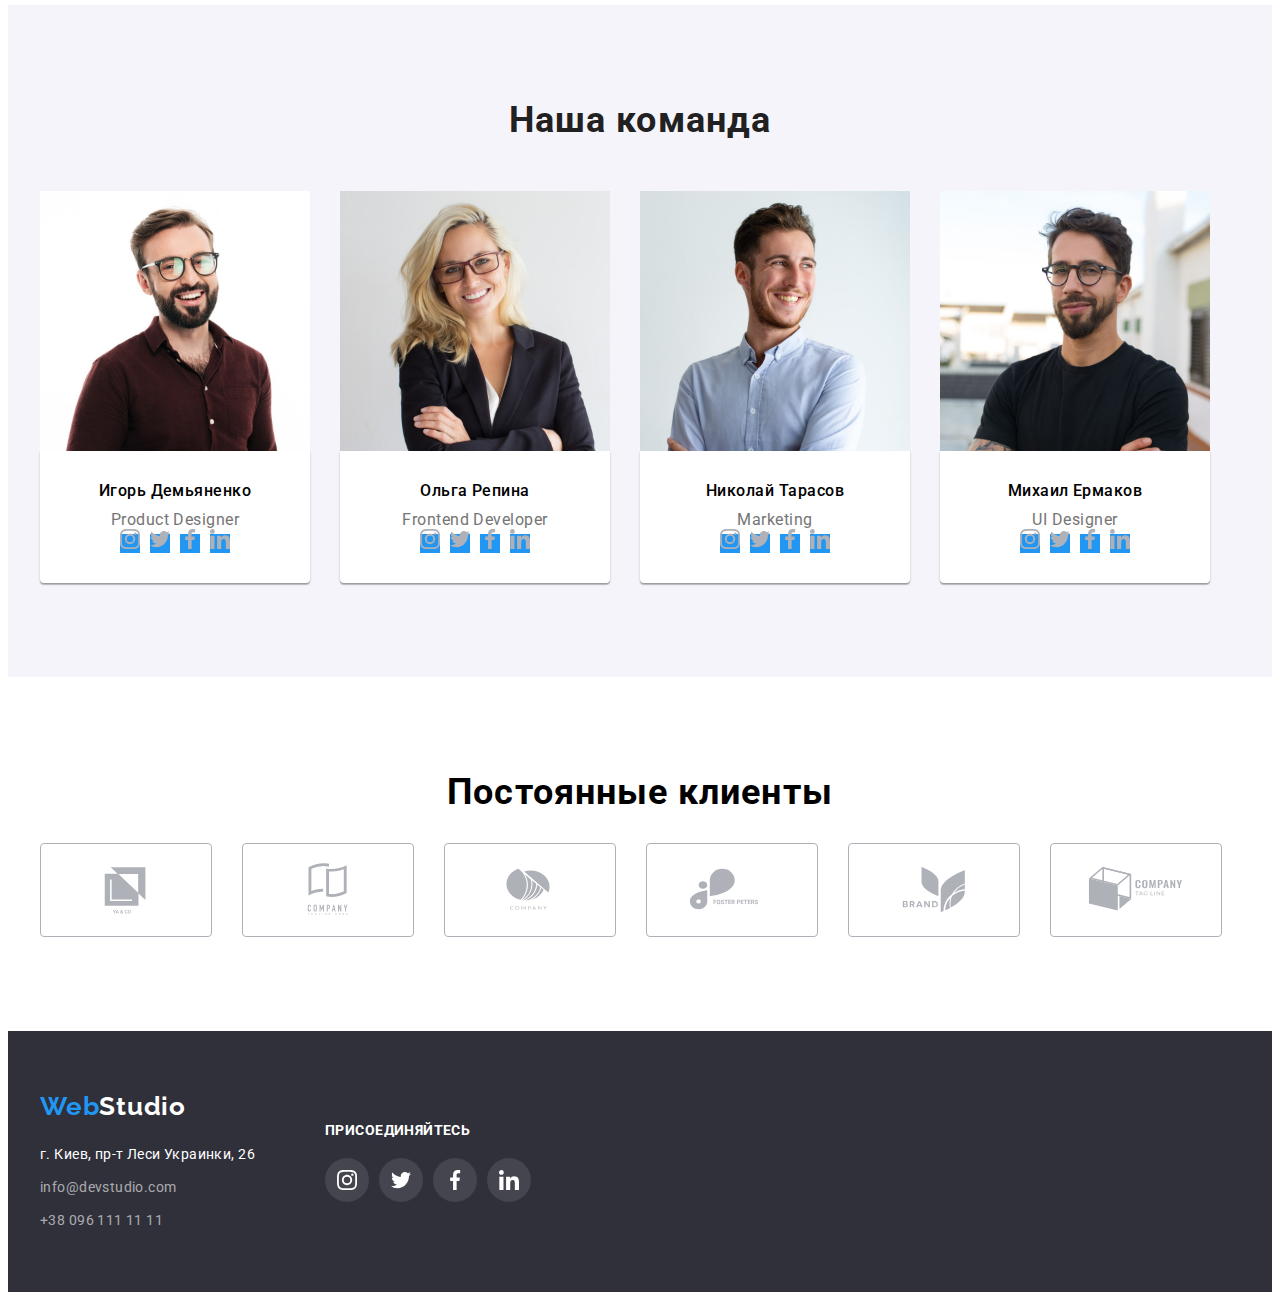
==== commit bed2040f: "add styles" ====
--- a/index.html
+++ b/index.html
@@ -165,6 +165,36 @@
               <div class="teammates-card-decription">
                 <h3 class="teammates-headline-name">Игорь Демьяненко</h3>
                 <p class="teammates-text" lang="en">Product Designer</p>
+                <ul class="teammates-networks-list">
+                  <li class="teammates-networks-item">
+                    <a href="" class="teammetes-networks-link">
+                      <svg class="networks-svg">
+                        <use href="./photo/svg/icons.svg#instagram"></use>
+                      </svg>
+                    </a>
+                  </li>
+                  <li class="teammates-networks-item">
+                    <a href="" class="teammetes-networks-link">
+                      <svg class="networks-svg">
+                        <use href="./photo/svg/icons.svg#twitter"></use>
+                      </svg>
+                    </a>
+                  </li>
+                  <li class="teammates-networks-item">
+                    <a href="" class="teammetes-networks-link">
+                      <svg class="networks-svg">
+                        <use href="./photo/svg/icons.svg#facebook"></use>
+                      </svg>
+                    </a>
+                  </li>
+                  <li class="teammates-networks-item">
+                    <a href="" class="teammetes-networks-link">
+                      <svg class="networks-svg">
+                        <use href="./photo/svg/icons.svg#linkedin"></use>
+                      </svg>
+                    </a>
+                  </li>
+                </ul>
               </div>
             </li>
             <li class="teammates-item">
@@ -178,6 +208,36 @@
               <div class="teammates-card-decription">
                 <h3 class="teammates-headline-name">Ольга Репина</h3>
                 <p class="teammates-text" lang="en">Frontend Developer</p>
+                <ul class="teammates-networks-list">
+                  <li class="teammates-networks-item">
+                    <a href="" class="teammetes-networks-link">
+                      <svg class="networks-svg">
+                        <use href="./photo/svg/icons.svg#instagram"></use>
+                      </svg>
+                    </a>
+                  </li>
+                  <li class="teammates-networks-item">
+                    <a href="" class="teammetes-networks-link">
+                      <svg class="networks-svg">
+                        <use href="./photo/svg/icons.svg#twitter"></use>
+                      </svg>
+                    </a>
+                  </li>
+                  <li class="teammates-networks-item">
+                    <a href="" class="teammetes-networks-link">
+                      <svg class="networks-svg">
+                        <use href="./photo/svg/icons.svg#facebook"></use>
+                      </svg>
+                    </a>
+                  </li>
+                  <li class="teammates-networks-item">
+                    <a href="" class="teammetes-networks-link">
+                      <svg class="networks-svg">
+                        <use href="./photo/svg/icons.svg#linkedin"></use>
+                      </svg>
+                    </a>
+                  </li>
+                </ul>
               </div>
             </li>
             <li class="teammates-item">
@@ -191,6 +251,36 @@
               <div class="teammates-card-decription">
                 <h3 class="teammates-headline-name">Николай Тарасов</h3>
                 <p class="teammates-text" lang="en">Marketing</p>
+                <ul class="teammates-networks-list">
+                  <li class="teammates-networks-item">
+                    <a href="" class="teammetes-networks-link">
+                      <svg class="networks-svg">
+                        <use href="./photo/svg/icons.svg#instagram"></use>
+                      </svg>
+                    </a>
+                  </li>
+                  <li class="teammates-networks-item">
+                    <a href="" class="teammetes-networks-link">
+                      <svg class="networks-svg">
+                        <use href="./photo/svg/icons.svg#twitter"></use>
+                      </svg>
+                    </a>
+                  </li>
+                  <li class="teammates-networks-item">
+                    <a href="" class="teammetes-networks-link">
+                      <svg class="networks-svg">
+                        <use href="./photo/svg/icons.svg#facebook"></use>
+                      </svg>
+                    </a>
+                  </li>
+                  <li class="teammates-networks-item">
+                    <a href="" class="teammetes-networks-link">
+                      <svg class="networks-svg">
+                        <use href="./photo/svg/icons.svg#linkedin"></use>
+                      </svg>
+                    </a>
+                  </li>
+                </ul>
               </div>
             </li>
             <li class="teammates-item">
@@ -204,6 +294,36 @@
               <div class="teammates-card-decription">
                 <h3 class="teammates-headline-name">Михаил Ермаков</h3>
                 <p class="teammates-text" lang="en">UI Designer</p>
+                <ul class="teammates-networks-list">
+                  <li class="teammates-networks-item">
+                    <a href="" class="teammetes-networks-link">
+                      <svg class="networks-svg">
+                        <use href="./photo/svg/icons.svg#instagram"></use>
+                      </svg>
+                    </a>
+                  </li>
+                  <li class="teammates-networks-item">
+                    <a href="" class="teammetes-networks-link">
+                      <svg class="networks-svg">
+                        <use href="./photo/svg/icons.svg#twitter"></use>
+                      </svg>
+                    </a>
+                  </li>
+                  <li class="teammates-networks-item">
+                    <a href="" class="teammetes-networks-link">
+                      <svg class="networks-svg">
+                        <use href="./photo/svg/icons.svg#facebook"></use>
+                      </svg>
+                    </a>
+                  </li>
+                  <li class="teammates-networks-item">
+                    <a href="" class="teammetes-networks-link">
+                      <svg class="networks-svg">
+                        <use href="./photo/svg/icons.svg#linkedin"></use>
+                      </svg>
+                    </a>
+                  </li>
+                </ul>
               </div>
             </li>
           </ul>
@@ -214,34 +334,40 @@
           <h2 class="regular-custm-title">Постоянные клиенты</h2>
           <ul class="regul-logos">
             <li class="regular-logos-item">
-              <svg class="regular-logos-svg">
-                <use href="./photo/svg/icons.svg#logo-1"></use>
-              </svg>
-            </li>
-            <li class="regular-logos-item">
-              <svg class="regular-logos-svg">
-                <use href="./photo/svg/icons.svg#logo-2"></use>
-              </svg>
-            </li>
-            <li class="regular-logos-item">
-              <svg class="regular-logos-svg">
-                <use href="./photo/svg/icons.svg#logo-3"></use>
-              </svg>
-            </li>
-            <li class="regular-logos-item">
-              <svg class="regular-logos-svg">
-                <use href="./photo/svg/icons.svg#logo-4"></use>
-              </svg>
-            </li>
-            <li class="regular-logos-item">
-              <svg class="regular-logos-svg">
-                <use href="./photo/svg/icons.svg#logo-5"></use>
-              </svg>
-            </li>
-            <li class="regular-logos-item">
-              <svg class="regular-logos-svg">
-                <use href="./photo/svg/icons.svg#logo-6"></use>
-              </svg>
+              <a href="" class="regular-logos-link"
+                ><svg class="regular-logos-svg">
+                  <use href="./photo/svg/icons.svg#logo-1"></use></svg
+              ></a>
+            </li>
+            <li class="regular-logos-item">
+              <a href="" class="regular-logos-link">
+                <svg class="regular-logos-svg">
+                  <use href="./photo/svg/icons.svg#logo-2"></use></svg
+              ></a>
+            </li>
+            <li class="regular-logos-item">
+              <a href="" class="regular-logos-link">
+                <svg class="regular-logos-svg">
+                  <use href="./photo/svg/icons.svg#logo-3"></use></svg
+              ></a>
+            </li>
+            <li class="regular-logos-item">
+              <a href="" class="regular-logos-link">
+                <svg class="regular-logos-svg">
+                  <use href="./photo/svg/icons.svg#logo-4"></use></svg
+              ></a>
+            </li>
+            <li class="regular-logos-item">
+              <a href="" class="regular-logos-link">
+                <svg class="regular-logos-svg">
+                  <use href="./photo/svg/icons.svg#logo-5"></use></svg
+              ></a>
+            </li>
+            <li class="regular-logos-item">
+              <a href="" class="regular-logos-link">
+                <svg class="regular-logos-svg">
+                  <use href="./photo/svg/icons.svg#logo-6"></use></svg
+              ></a>
             </li>
           </ul>
         </div>
@@ -274,25 +400,25 @@
           <ul class="footer-networks-list">
             <li class="footer-networks-item">
               <a class="footer-networks-link" href=""
-                ><svg class="networks-svg">
+                ><svg class="networks-svg footer-networks-svg">
                   <use href="./photo/svg/icons.svg#instagram"></use></svg
               ></a>
             </li>
             <li class="footer-networks-item">
               <a class="footer-networks-link" href=""
-                ><svg class="networks-svg">
+                ><svg class="networks-svg footer-networks-svg">
                   <use href="./photo/svg/icons.svg#twitter"></use></svg
               ></a>
             </li>
             <li class="footer-networks-item">
               <a class="footer-networks-link" href=""
-                ><svg class="networks-svg">
+                ><svg class="networks-svg footer-networks-svg">
                   <use href="./photo/svg/icons.svg#facebook"></use></svg
               ></a>
             </li>
             <li class="footer-networks-item">
               <a class="footer-networks-link" href=""
-                ><svg class="networks-svg">
+                ><svg class="networks-svg footer-networks-svg">
                   <use href="./photo/svg/icons.svg#linkedin"></use></svg
               ></a>
             </li>
--- a/styles-css/style.css
+++ b/styles-css/style.css
@@ -125,9 +125,10 @@
   line-height: calc(16 / 14);
   letter-spacing: 0.02em;
 }
-.icon-svg{
+.icon-svg {
   margin-right: 10px;
-  fill: currentColor;}
+  fill: currentColor;
+}
 
 .navigation-contacts-link {
   padding: 32px 0;
@@ -138,10 +139,11 @@
 /* main */
 .business-service-section {
   max-width: 1600px;
-    background-image: linear-gradient(to right, rgba(47, 48, 58, 0.4), rgba(47, 48, 58, 0.4)), url(../photo/bg-img/head-im.jpg);
-    background-repeat: no-repeat;
-    background-position: center;
-    background-size: cover;
+  background-image: linear-gradient(to right, rgba(47, 48, 58, 0.4), rgba(47, 48, 58, 0.4)),
+    url(../photo/bg-img/head-im.jpg);
+  background-repeat: no-repeat;
+  background-position: center;
+  background-size: cover;
   background-color: var(--section-footer-bg-color);
   padding: 200px 0;
   margin: 0 auto;
@@ -185,13 +187,13 @@
   display: flex;
   gap: 30px;
 }
-.bg-icon{
+.bg-icon {
   margin-bottom: 30px;
   padding: 25px 100px;
-  background-color: #F5F4FA;
+  background-color: #f5f4fa;
   border-radius: 4px;
 }
-.strengths-icon{
+.strengths-icon {
   width: 70px;
   height: 70px;
 }
@@ -228,8 +230,9 @@
   display: flex;
   gap: 30px;
 }
+/*  */
 /* Our team */
-
+/* s */
 .teammates-section {
   background-color: var(--teammates-section-bg-color);
   padding: 94px 0 94px 0;
@@ -272,39 +275,53 @@
   font-size: 16px;
   line-height: calc(19 / 16);
   /* identical to box height */
-
   text-align: center;
   letter-spacing: 0.03em;
   color: var(--main-text-color);
 }
-
+.teammates-networks-list{
+  display: flex;
+  align-items: center;
+  justify-content: center;
+  gap: 10px;
+}
+.teammetes-networks-link{
+  width: 44px;
+  height: 44px;
+  background-color:var(--link-hover-text-color);
+}
 /* regular-customers */
-.regular-custm-title{
+.regular-custm-title {
   margin-bottom: 30px;
   font-size: 36px;
-    line-height: calc(42 / 36);
-    text-align: center;
-    letter-spacing: 0.03em;
-}
-
-.regul-logos{
+  line-height: calc(42 / 36);
+  text-align: center;
+  letter-spacing: 0.03em;
+}
+
+.regul-logos {
+  display: flex;
+
+  gap: 30px;
+}
+.regular-logos-link {
+  width: 170px;
+  height: 92px;
   display: flex;
   justify-content: center;
-  gap: 30px;
-}
-.regular-logos-item{
-  padding: 16px 32px;
-    border: 1px solid #AFB1B8;
-    border-radius: 4px;
-}
-
-.regular-logos-svg{
-  fill: #AFB1B8;
+  align-items: center;
+  border: 1px solid #afb1b8;
+  border-radius: 4px;
+}
+
+.regular-logos-svg {
+  fill: #afb1b8;
   width: 106px;
   height: 60px;
 }
-.regular-logos-svg:hover,.regular-logos-svg:focus{
-  fill: #2196F3;
+.regular-logos-svg:hover,
+.regular-logos-svg:focus {
+  fill: #2196f3;
 }
 /* footer */
 .footer {
@@ -312,7 +329,7 @@
   padding-bottom: 60px;
   background-color: var(--section-footer-bg-color);
 }
-.footer-container{
+.footer-container {
   display: flex;
   align-items: center;
 }
@@ -364,27 +381,24 @@
 .footer-mail-link {
   margin-bottom: 9px;
 }
-.address-container{
- margin-right: 70px;
-}
-.networks-container{
-
-}
-.footer-networks-title{
+.address-container {
+  margin-right: 70px;
+}
+
+.footer-networks-title {
   margin-bottom: 20px;
   color: var(--footer-address-hover);
-    font-size: 14px;
-    line-height: 16px;
-    letter-spacing: 0.03em;
-    text-transform: uppercase;
-}
-.footer-networks-list{
+  font-size: 14px;
+  line-height: 16px;
+  letter-spacing: 0.03em;
+  text-transform: uppercase;
+}
+.footer-networks-list {
   display: flex;
   gap: 10px;
-
-}
-.footer-networks-link{
-  background-color: #44454E;
+}
+.footer-networks-link {
+  background-color: #44454e;
   display: flex;
   align-items: center;
   justify-content: center;
@@ -392,12 +406,16 @@
   height: 44px;
   border-radius: 50%;
 }
-.footer-networks-link:hover,.footer-networks-link:focus{
+.footer-networks-link:hover,
+.footer-networks-link:focus {
   background-color: var(--link-hover-text-color);
 }
-.networks-svg{
+.networks-svg,.footer-networks-svg {
   width: 20px;
   height: 20px;
+  fill: #AFB1B8;
+}
+.footer-networks-svg{
   fill: var(--footer-address-hover);
 }
 /* /////////////////////////////////////////////////////////////////////////// */
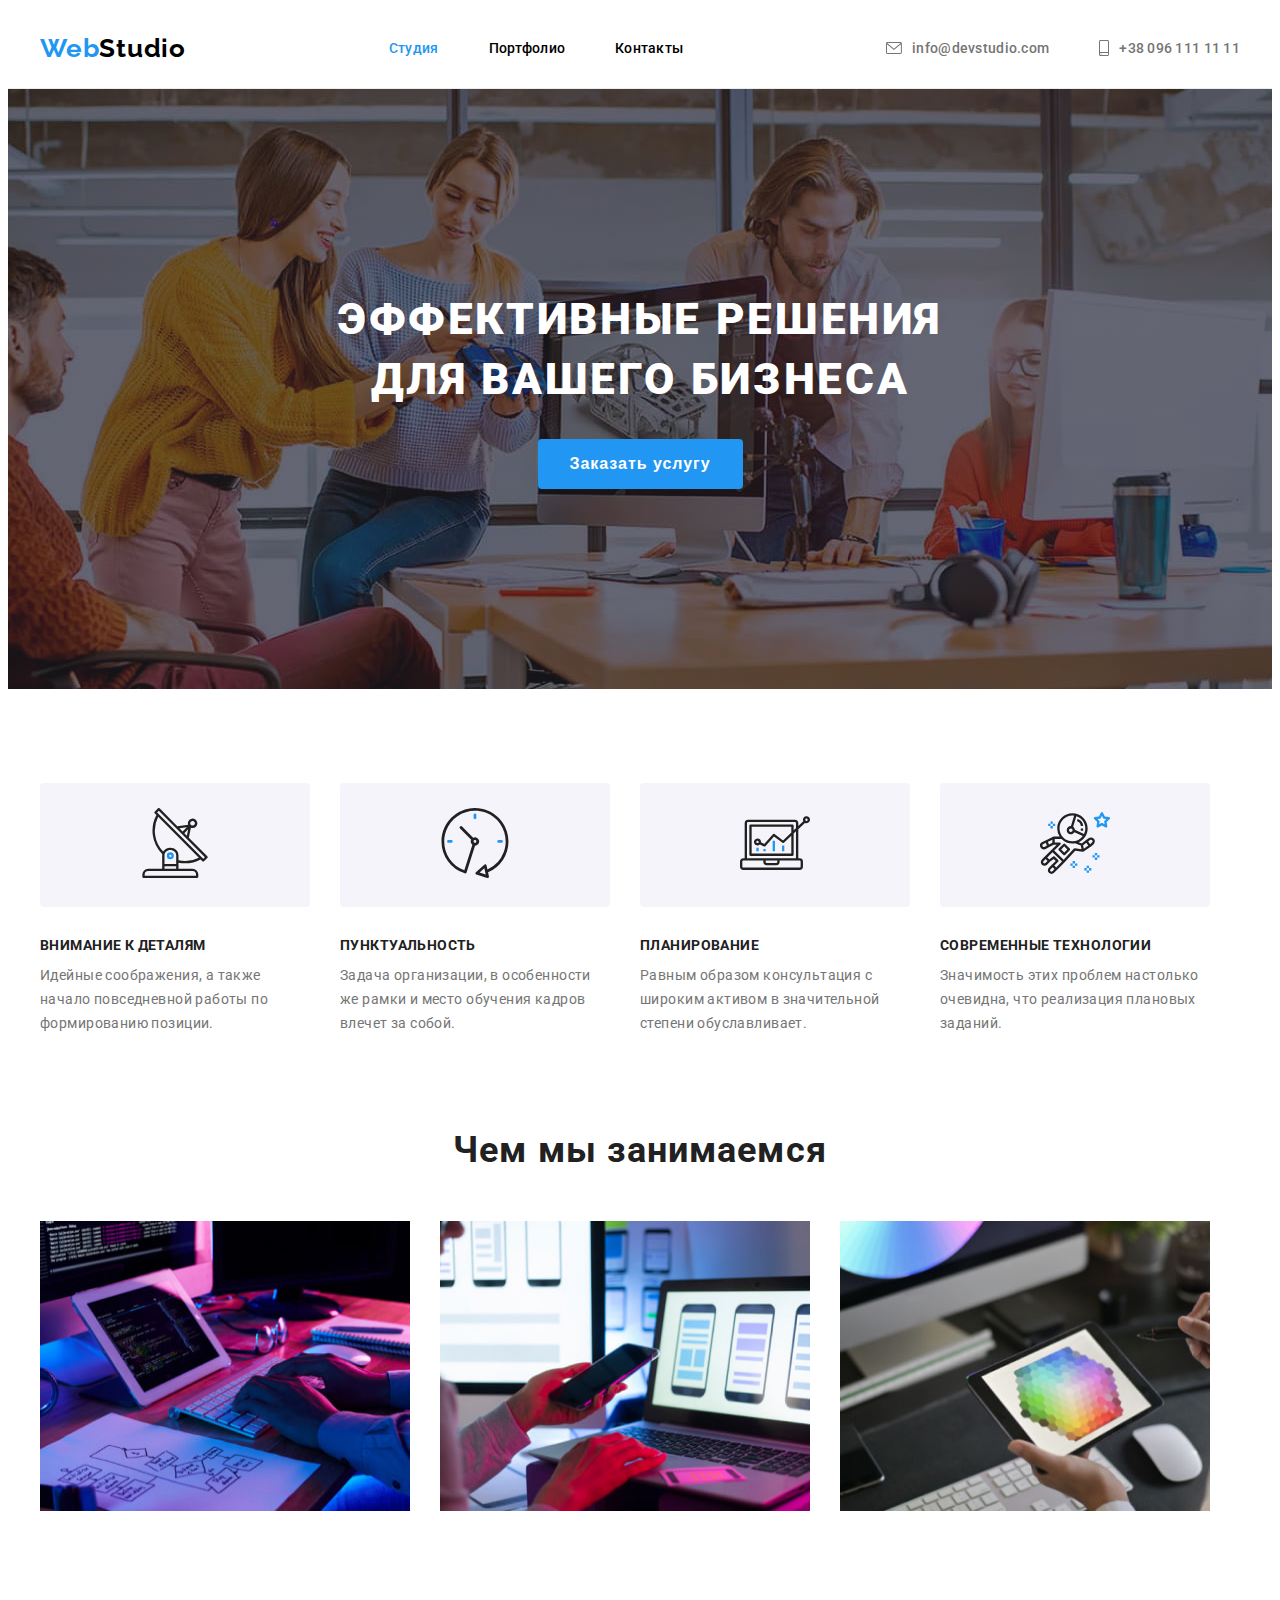
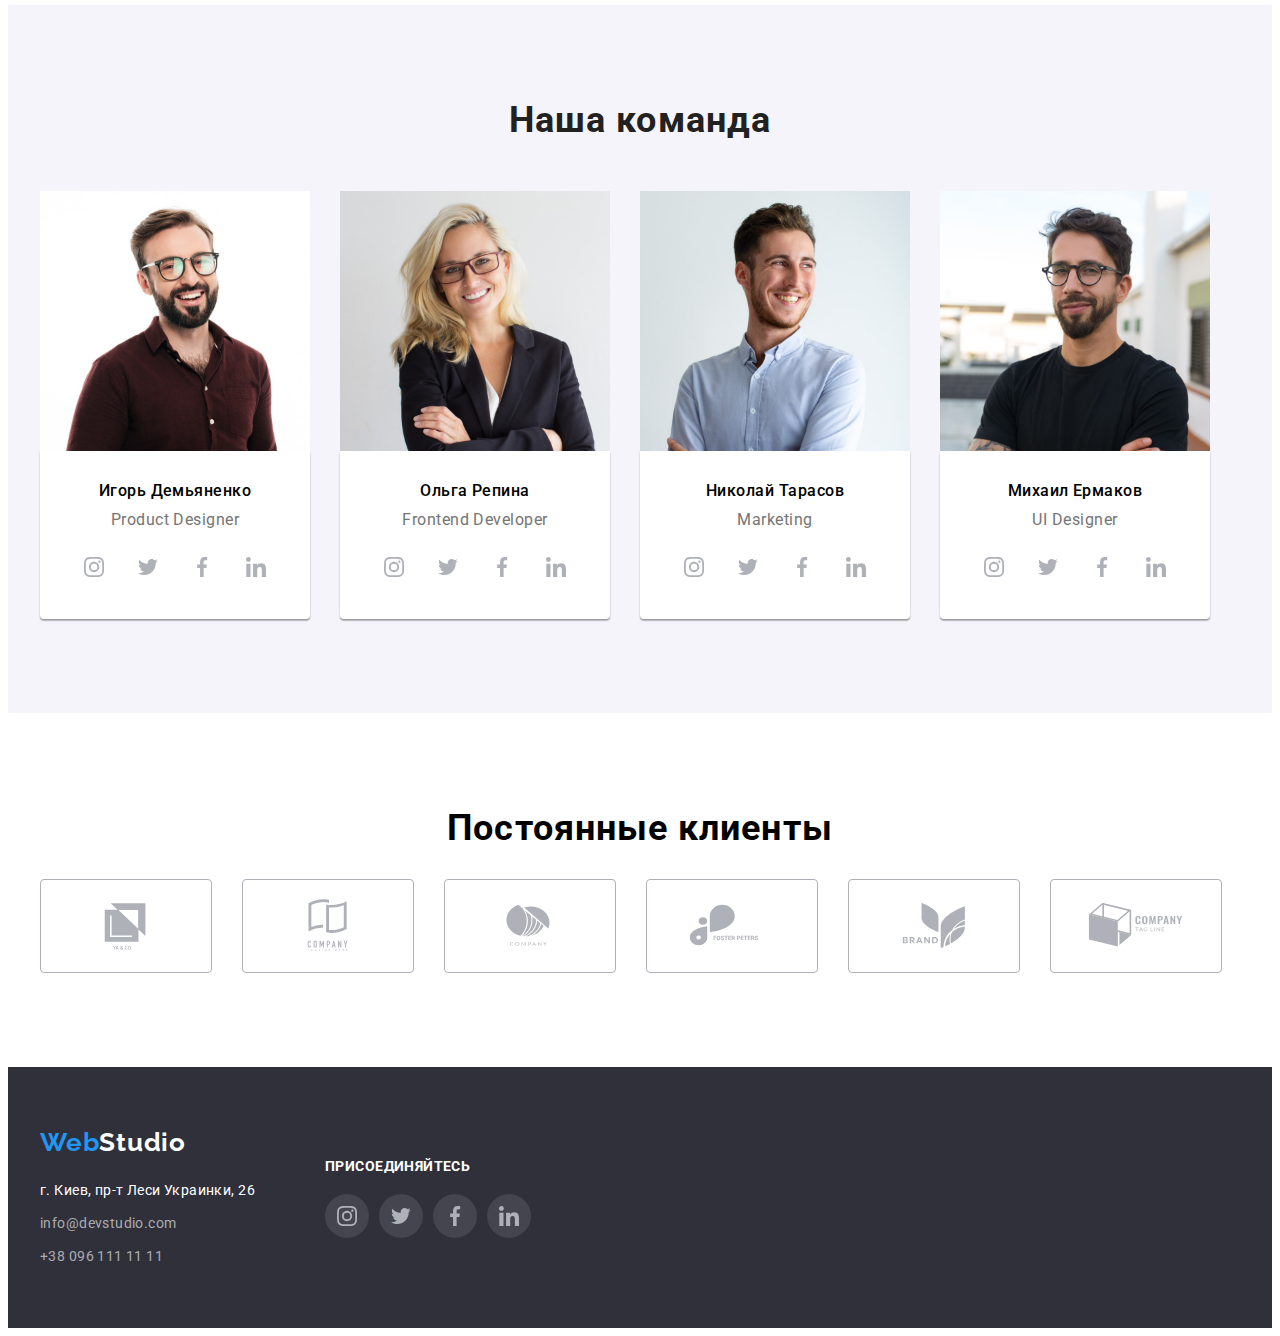
==== commit 3412bbb2: "add corrections" ====
--- a/index.html
+++ b/index.html
@@ -168,28 +168,28 @@
                 <ul class="teammates-networks-list">
                   <li class="teammates-networks-item">
                     <a href="" class="teammetes-networks-link">
-                      <svg class="networks-svg">
+                      <svg class="networks-svg teammetes-svg">
                         <use href="./photo/svg/icons.svg#instagram"></use>
                       </svg>
                     </a>
                   </li>
                   <li class="teammates-networks-item">
                     <a href="" class="teammetes-networks-link">
-                      <svg class="networks-svg">
+                      <svg class="networks-svg teammetes-svg">
                         <use href="./photo/svg/icons.svg#twitter"></use>
                       </svg>
                     </a>
                   </li>
                   <li class="teammates-networks-item">
                     <a href="" class="teammetes-networks-link">
-                      <svg class="networks-svg">
+                      <svg class="networks-svg teammetes-svg">
                         <use href="./photo/svg/icons.svg#facebook"></use>
                       </svg>
                     </a>
                   </li>
                   <li class="teammates-networks-item">
                     <a href="" class="teammetes-networks-link">
-                      <svg class="networks-svg">
+                      <svg class="networks-svg teammetes-svg">
                         <use href="./photo/svg/icons.svg#linkedin"></use>
                       </svg>
                     </a>
@@ -211,28 +211,28 @@
                 <ul class="teammates-networks-list">
                   <li class="teammates-networks-item">
                     <a href="" class="teammetes-networks-link">
-                      <svg class="networks-svg">
+                      <svg class="networks-svg teammetes-svg">
                         <use href="./photo/svg/icons.svg#instagram"></use>
                       </svg>
                     </a>
                   </li>
                   <li class="teammates-networks-item">
                     <a href="" class="teammetes-networks-link">
-                      <svg class="networks-svg">
+                      <svg class="networks-svg teammetes-svg">
                         <use href="./photo/svg/icons.svg#twitter"></use>
                       </svg>
                     </a>
                   </li>
                   <li class="teammates-networks-item">
                     <a href="" class="teammetes-networks-link">
-                      <svg class="networks-svg">
+                      <svg class="networks-svg teammetes-svg">
                         <use href="./photo/svg/icons.svg#facebook"></use>
                       </svg>
                     </a>
                   </li>
                   <li class="teammates-networks-item">
                     <a href="" class="teammetes-networks-link">
-                      <svg class="networks-svg">
+                      <svg class="networks-svg teammetes-svg">
                         <use href="./photo/svg/icons.svg#linkedin"></use>
                       </svg>
                     </a>
@@ -254,28 +254,28 @@
                 <ul class="teammates-networks-list">
                   <li class="teammates-networks-item">
                     <a href="" class="teammetes-networks-link">
-                      <svg class="networks-svg">
+                      <svg class="networks-svg teammetes-svg">
                         <use href="./photo/svg/icons.svg#instagram"></use>
                       </svg>
                     </a>
                   </li>
                   <li class="teammates-networks-item">
                     <a href="" class="teammetes-networks-link">
-                      <svg class="networks-svg">
+                      <svg class="networks-svg teammetes-svg">
                         <use href="./photo/svg/icons.svg#twitter"></use>
                       </svg>
                     </a>
                   </li>
                   <li class="teammates-networks-item">
                     <a href="" class="teammetes-networks-link">
-                      <svg class="networks-svg">
+                      <svg class="networks-svg teammetes-svg">
                         <use href="./photo/svg/icons.svg#facebook"></use>
                       </svg>
                     </a>
                   </li>
                   <li class="teammates-networks-item">
                     <a href="" class="teammetes-networks-link">
-                      <svg class="networks-svg">
+                      <svg class="networks-svg teammetes-svg">
                         <use href="./photo/svg/icons.svg#linkedin"></use>
                       </svg>
                     </a>
@@ -297,28 +297,28 @@
                 <ul class="teammates-networks-list">
                   <li class="teammates-networks-item">
                     <a href="" class="teammetes-networks-link">
-                      <svg class="networks-svg">
+                      <svg class="networks-svg teammetes-svg">
                         <use href="./photo/svg/icons.svg#instagram"></use>
                       </svg>
                     </a>
                   </li>
                   <li class="teammates-networks-item">
                     <a href="" class="teammetes-networks-link">
-                      <svg class="networks-svg">
+                      <svg class="networks-svg teammetes-svg">
                         <use href="./photo/svg/icons.svg#twitter"></use>
                       </svg>
                     </a>
                   </li>
                   <li class="teammates-networks-item">
                     <a href="" class="teammetes-networks-link">
-                      <svg class="networks-svg">
+                      <svg class="networks-svg teammetes-svg">
                         <use href="./photo/svg/icons.svg#facebook"></use>
                       </svg>
                     </a>
                   </li>
                   <li class="teammates-networks-item">
                     <a href="" class="teammetes-networks-link">
-                      <svg class="networks-svg">
+                      <svg class="networks-svg teammetes-svg">
                         <use href="./photo/svg/icons.svg#linkedin"></use>
                       </svg>
                     </a>
--- a/styles-css/style.css
+++ b/styles-css/style.css
@@ -232,7 +232,8 @@
 }
 /*  */
 /* Our team */
-/* s */
+/*  */
+/* TEAM */
 .teammates-section {
   background-color: var(--teammates-section-bg-color);
   padding: 94px 0 94px 0;
@@ -280,16 +281,27 @@
   color: var(--main-text-color);
 }
 .teammates-networks-list{
+  margin-top: 16px;
   display: flex;
   align-items: center;
   justify-content: center;
   gap: 10px;
 }
 .teammetes-networks-link{
+  display: flex;
+  justify-content: center;
+  align-items: center;
   width: 44px;
   height: 44px;
-  background-color:var(--link-hover-text-color);
-}
+  border-radius: 50%;
+}
+
+.teammetes-networks-link:hover,.teammetes-networks-link:focus{
+  background-color: var(--link-hover-text-color);
+  --color4:var(--footer-address-hover) ;
+}
+
+  /*  */
 /* regular-customers */
 .regular-custm-title {
   margin-bottom: 30px;
@@ -415,6 +427,7 @@
   height: 20px;
   fill: #AFB1B8;
 }
+
 .footer-networks-svg{
   fill: var(--footer-address-hover);
 }
